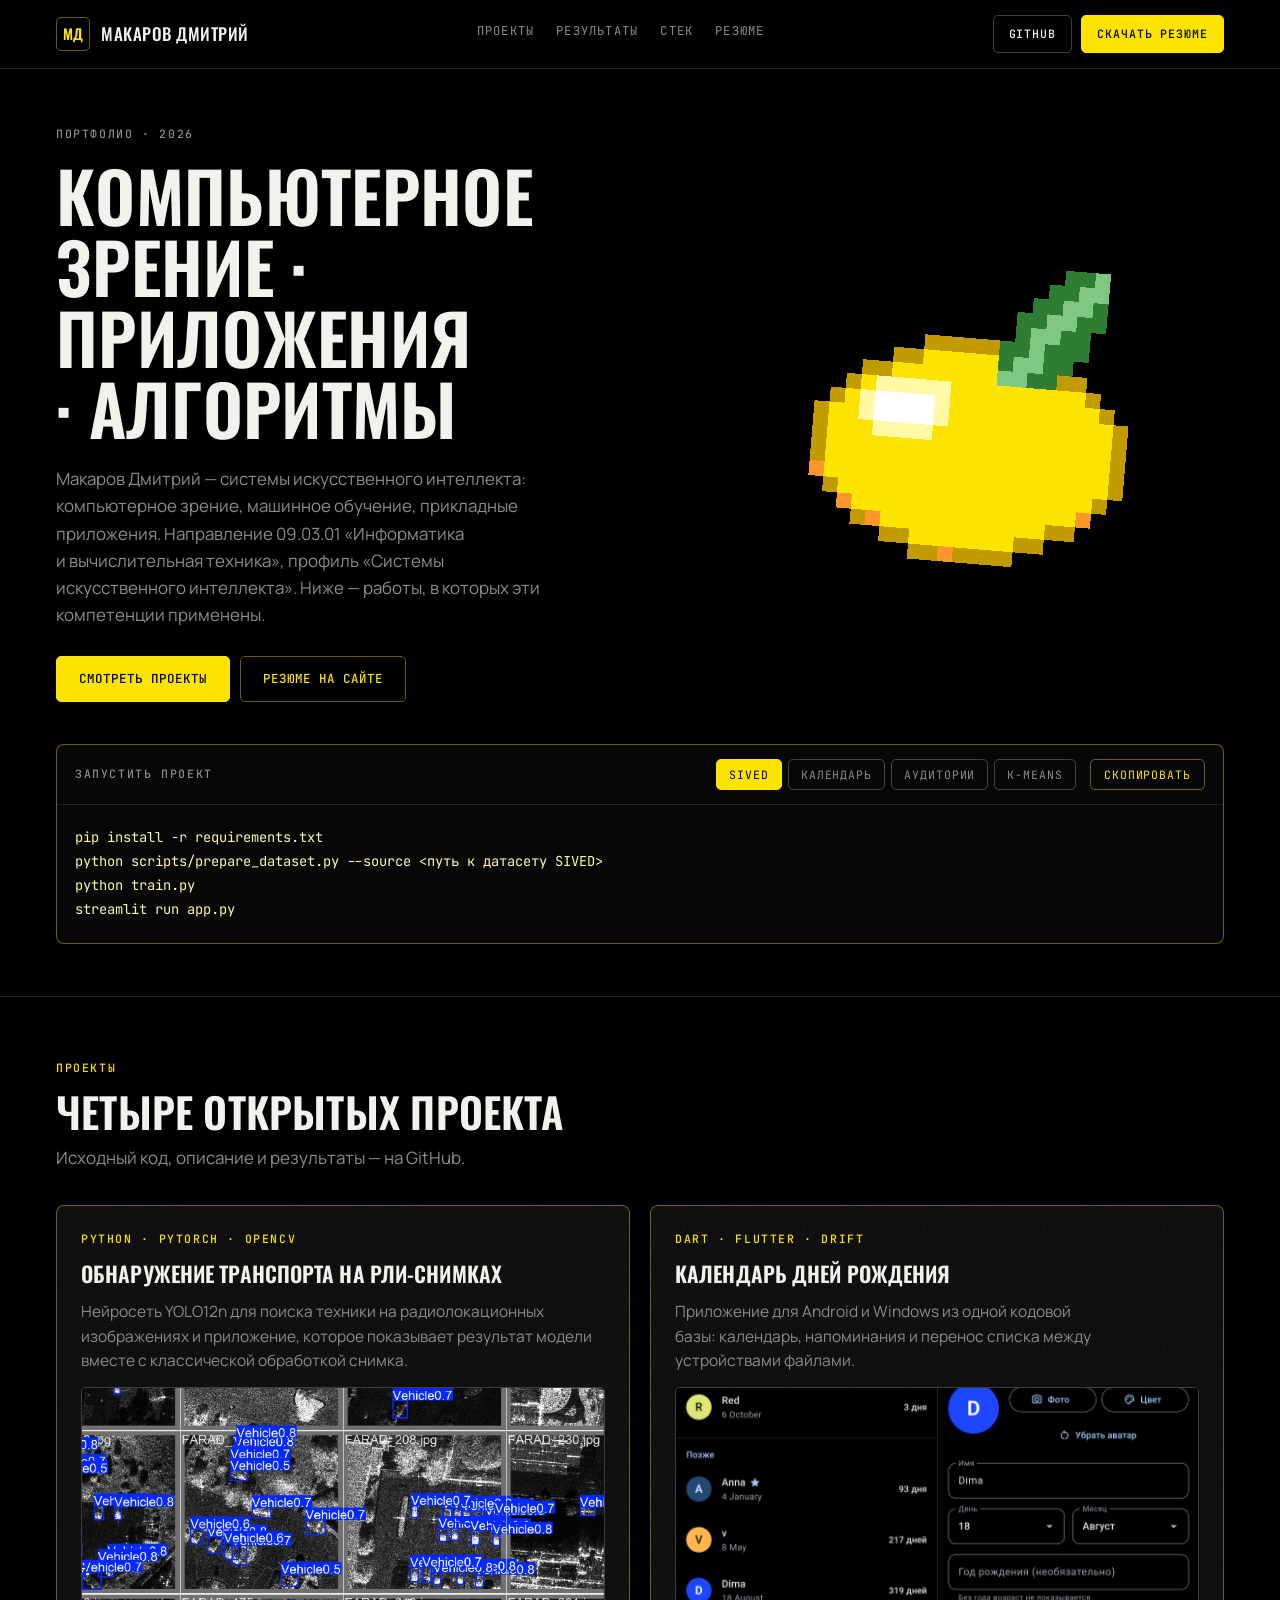
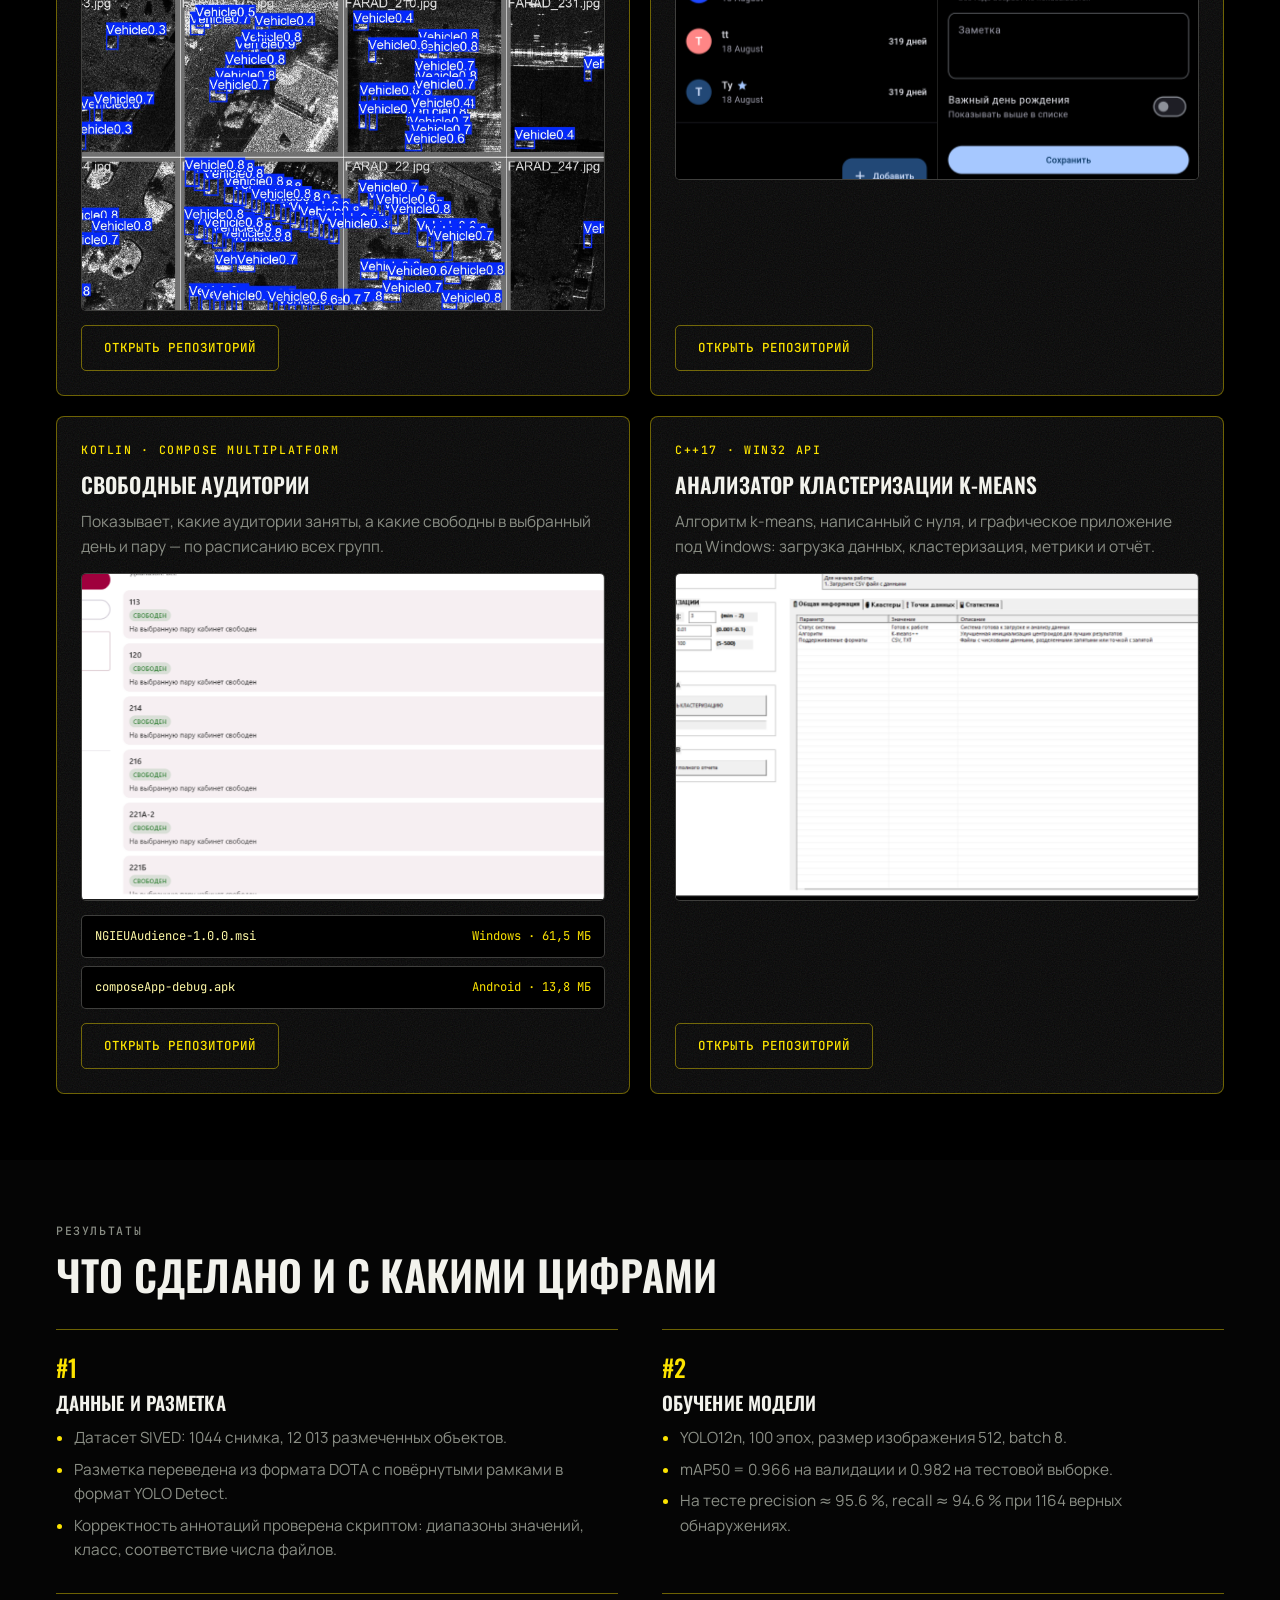
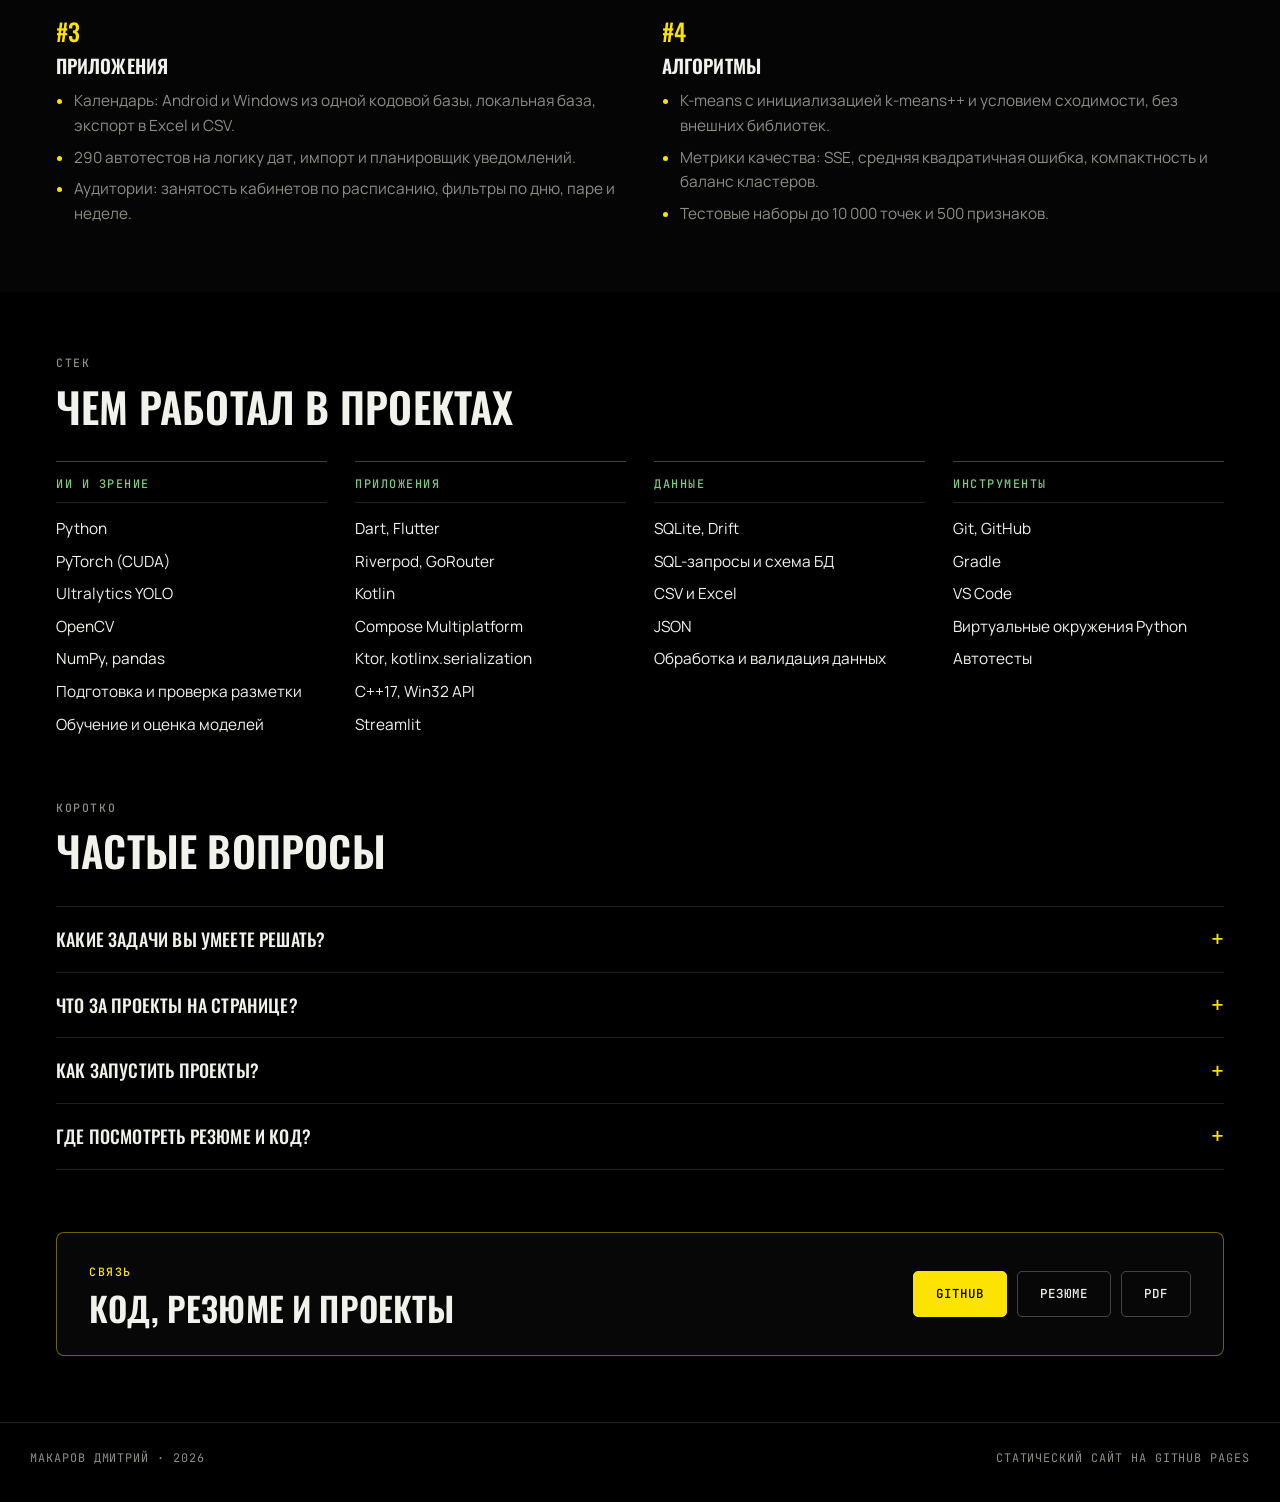
==== index.html @ 84aaef67 "Карточка «Свободные аудитории»: добавлен скриншот приложения Раньше у этой карточки была только ссыл" ====
<!DOCTYPE html>
<html lang="ru">
<head>
<meta charset="utf-8" />
<meta name="viewport" content="width=device-width, initial-scale=1" />
<title>Макаров Дмитрий — системы искусственного интеллекта</title>
<meta name="description" content="Макаров Дмитрий — системы искусственного интеллекта: компьютерное зрение, машинное обучение, прикладные приложения. Проекты: обнаружение объектов на радиолокационных снимках, кроссплатформенные приложения, алгоритмы." />
<meta name="keywords" content="Макаров Дмитрий, системы искусственного интеллекта, компьютерное зрение, PyTorch, YOLO, Flutter, Kotlin, C++" />
<meta property="og:type" content="website" />
<meta property="og:title" content="Макаров Дмитрий — системы искусственного интеллекта" />
<meta property="og:description" content="Компьютерное зрение, обучение моделей, прикладные и кроссплатформенные приложения." />
<meta property="og:url" content="https://x1emonadex.github.io/" />
<link rel="icon" type="image/svg+xml" href="assets/favicon.svg" />
<link rel="stylesheet" href="assets/fonts.css" />
<link rel="stylesheet" href="style.css" />
</head>
<body>

<header class="topbar">
  <div class="wrap topbar-inner">
    <a class="brand" href="./">
      <span class="brand-mark">МД</span>
      <span class="brand-name">Макаров&nbsp;Дмитрий</span>
    </a>
    <nav class="nav">
      <a href="#projects">Проекты</a>
      <a href="#results">Результаты</a>
      <a href="#stack">Стек</a>
      <a href="resume.html">Резюме</a>
    </nav>
    <div class="topbar-actions">
      <a class="btn btn-quiet btn-sm" href="https://github.com/x1emonadex" target="_blank" rel="noopener">GitHub</a>
      <a class="btn btn-solid btn-sm" href="resume.pdf">Скачать резюме</a>
    </div>
  </div>
</header>

<main>

  <section class="hero">
    <div class="wrap hero-grid">
      <div class="hero-copy">
        <p class="label">Портфолио · 2026</p>
        <h1>Компьютерное зрение · приложения · алгоритмы</h1>
        <p class="hero-sub">
          Макаров Дмитрий — системы искусственного интеллекта: компьютерное
          зрение, машинное обучение, прикладные приложения. Направление
          09.03.01 «Информатика и вычислительная техника», профиль «Системы
          искусственного интеллекта». Ниже — работы, в которых эти компетенции
          применены.
        </p>
        <div class="actions">
          <a class="btn btn-solid" href="#projects">Смотреть проекты</a>
          <a class="btn" href="resume.html">Резюме на сайте</a>
        </div>
      </div>

      <div class="hero-art" aria-hidden="true">
        <canvas id="lemon-canvas" width="392" height="392"></canvas>
      </div>
    </div>

    <div class="wrap">
      <div class="terminal">
        <div class="term-head">
          <p class="label">Запустить проект</p>
          <div class="term-tabs" role="tablist" aria-label="Команды запуска проектов">
            <button type="button" class="is-active" data-target="cmd-sived">SIVED</button>
            <button type="button" data-target="cmd-calendar">Календарь</button>
            <button type="button" data-target="cmd-audience">Аудитории</button>
            <button type="button" data-target="cmd-kmeans">K-means</button>
          </div>
          <button type="button" class="term-copy" id="copy-btn">Скопировать</button>
        </div>
        <pre class="term-body" id="cmd-sived"><code>pip install -r requirements.txt
python scripts/prepare_dataset.py --source &lt;путь к датасету SIVED&gt;
python train.py
streamlit run app.py</code></pre>
        <pre class="term-body" id="cmd-calendar" hidden><code>flutter pub get
flutter test
flutter build apk --release</code></pre>
        <pre class="term-body" id="cmd-audience" hidden><code>gradlew :composeApp:run
gradlew :composeApp:assembleDebug</code></pre>
        <pre class="term-body" id="cmd-kmeans" hidden><code>g++ -std=c++17 -O2 -municode -mwindows K-means_Kod.cpp \
    -o K-means.exe -lcomctl32 -lcomdlg32 -lgdi32</code></pre>
      </div>
    </div>
  </section>

  <section id="projects" class="band-green">
    <div class="wrap">
      <div class="band-head">
        <p class="label label-lemon">Проекты</p>
        <h2>Четыре открытых проекта</h2>
        <p class="band-sub">Исходный код, описание и результаты — на GitHub.</p>
      </div>

      <div class="cards">
        <article class="card">
          <p class="label label-lemon">Python · PyTorch · OpenCV</p>
          <h3>Обнаружение транспорта на РЛИ-снимках</h3>
          <p class="card-text">
            Нейросеть YOLO12n для поиска техники на радиолокационных изображениях
            и приложение, которое показывает результат модели вместе с классической
            обработкой снимка.
          </p>
          <div class="frame" style="--ratio: 1 / 1">
            <div class="frame-inner">
              <img src="assets/sived-detection.jpg" alt="Результат обнаружения транспортных средств на радиолокационном снимке" loading="lazy" />
            </div>
          </div>
          <a class="btn" href="https://github.com/x1emonadex/sived-sar-vehicle-detection" target="_blank" rel="noopener">Открыть репозиторий</a>
        </article>

        <article class="card">
          <p class="label label-lemon">Dart · Flutter · Drift</p>
          <h3>Календарь дней рождения</h3>
          <p class="card-text">
            Приложение для Android и Windows из одной кодовой базы: календарь,
            напоминания и перенос списка между устройствами файлами.
          </p>
          <div class="frame frame--pair" style="--ratio: 4 / 3">
            <div class="frame-inner">
              <img src="assets/birthday-list.png" alt="Экран ближайших дней рождения" loading="lazy" />
              <img src="assets/birthday-edit.png" alt="Экран редактирования записи" loading="lazy" />
            </div>
          </div>
          <a class="btn" href="https://github.com/x1emonadex/BirthdayCalendar" target="_blank" rel="noopener">Открыть репозиторий</a>
        </article>

        <article class="card">
          <p class="label label-lemon">Kotlin · Compose Multiplatform</p>
          <h3>Свободные аудитории</h3>
          <p class="card-text">
            Показывает, какие аудитории заняты, а какие свободны в выбранный день
            и пару — по расписанию всех групп.
          </p>
          <div class="frame" style="--ratio: 16 / 10">
            <div class="frame-inner">
              <img src="assets/ngieu-audience.png" alt="Окно приложения «Аудитории НГИЭУ»: список свободных кабинетов на выбранную пару" loading="lazy" />
            </div>
          </div>
          <div class="card-downloads">
            <a class="dl-row" href="https://github.com/x1emonadex/NGIEUAudience/releases/download/v2.0.0/NGIEUAudience-1.0.0.msi" target="_blank" rel="noopener">
              <span class="dl-name">NGIEUAudience-1.0.0.msi</span>
              <span class="dl-meta">Windows · 61,5 МБ</span>
            </a>
            <a class="dl-row" href="https://github.com/x1emonadex/NGIEUAudience/releases/download/v2.0.0-android/composeApp-debug.apk" target="_blank" rel="noopener">
              <span class="dl-name">composeApp-debug.apk</span>
              <span class="dl-meta">Android · 13,8 МБ</span>
            </a>
          </div>
          <a class="btn" href="https://github.com/x1emonadex/NGIEUAudience" target="_blank" rel="noopener">Открыть репозиторий</a>
        </article>

        <article class="card">
          <p class="label label-lemon">C++17 · Win32 API</p>
          <h3>Анализатор кластеризации K-means</h3>
          <p class="card-text">
            Алгоритм k-means, написанный с нуля, и графическое приложение
            под Windows: загрузка данных, кластеризация, метрики и отчёт.
          </p>
          <div class="frame" style="--ratio: 16 / 10">
            <div class="frame-inner">
              <img src="assets/kmeans-window.png" alt="Окно приложения для кластеризации методом k-means" loading="lazy" />
            </div>
          </div>
          <a class="btn" href="https://github.com/x1emonadex/K-means" target="_blank" rel="noopener">Открыть репозиторий</a>
        </article>
      </div>
    </div>
  </section>

  <section id="results" class="band-cream">
    <div class="wrap">
      <div class="band-head">
        <p class="label">Результаты</p>
        <h2>Что сделано и с какими цифрами</h2>
      </div>

      <div class="facts">
        <article class="fact">
          <p class="fact-num">#1</p>
          <h3>Данные и разметка</h3>
          <ul>
            <li>Датасет SIVED: 1044 снимка, 12 013 размеченных объектов.</li>
            <li>Разметка переведена из формата DOTA с повёрнутыми рамками в формат YOLO Detect.</li>
            <li>Корректность аннотаций проверена скриптом: диапазоны значений, класс, соответствие числа файлов.</li>
          </ul>
        </article>

        <article class="fact">
          <p class="fact-num">#2</p>
          <h3>Обучение модели</h3>
          <ul>
            <li>YOLO12n, 100 эпох, размер изображения 512, batch 8.</li>
            <li>mAP50 = 0.966 на валидации и 0.982 на тестовой выборке.</li>
            <li>На тесте precision ≈ 95.6 %, recall ≈ 94.6 % при 1164 верных обнаружениях.</li>
          </ul>
        </article>

        <article class="fact">
          <p class="fact-num">#3</p>
          <h3>Приложения</h3>
          <ul>
            <li>Календарь: Android и Windows из одной кодовой базы, локальная база, экспорт в Excel и CSV.</li>
            <li>290 автотестов на логику дат, импорт и планировщик уведомлений.</li>
            <li>Аудитории: занятость кабинетов по расписанию, фильтры по дню, паре и неделе.</li>
          </ul>
        </article>

        <article class="fact">
          <p class="fact-num">#4</p>
          <h3>Алгоритмы</h3>
          <ul>
            <li>K-means с инициализацией k-means++ и условием сходимости, без внешних библиотек.</li>
            <li>Метрики качества: SSE, средняя квадратичная ошибка, компактность и баланс кластеров.</li>
            <li>Тестовые наборы до 10 000 точек и 500 признаков.</li>
          </ul>
        </article>
      </div>
    </div>
  </section>

  <section id="stack" class="band-paper">
    <div class="wrap">
      <div class="band-head">
        <p class="label">Стек</p>
        <h2>Чем работал в проектах</h2>
      </div>

      <div class="stack">
        <div class="stack-col">
          <h3>ИИ и зрение</h3>
          <ul>
            <li>Python</li>
            <li>PyTorch (CUDA)</li>
            <li>Ultralytics YOLO</li>
            <li>OpenCV</li>
            <li>NumPy, pandas</li>
            <li>Подготовка и проверка разметки</li>
            <li>Обучение и оценка моделей</li>
          </ul>
        </div>
        <div class="stack-col">
          <h3>Приложения</h3>
          <ul>
            <li>Dart, Flutter</li>
            <li>Riverpod, GoRouter</li>
            <li>Kotlin</li>
            <li>Compose Multiplatform</li>
            <li>Ktor, kotlinx.serialization</li>
            <li>C++17, Win32 API</li>
            <li>Streamlit</li>
          </ul>
        </div>
        <div class="stack-col">
          <h3>Данные</h3>
          <ul>
            <li>SQLite, Drift</li>
            <li>SQL-запросы и схема БД</li>
            <li>CSV и Excel</li>
            <li>JSON</li>
            <li>Обработка и валидация данных</li>
          </ul>
        </div>
        <div class="stack-col">
          <h3>Инструменты</h3>
          <ul>
            <li>Git, GitHub</li>
            <li>Gradle</li>
            <li>VS Code</li>
            <li>Виртуальные окружения Python</li>
            <li>Автотесты</li>
          </ul>
        </div>
      </div>

      <div class="faq">
        <div class="band-head">
          <p class="label">Коротко</p>
          <h2>Частые вопросы</h2>
        </div>

        <details>
          <summary>Какие задачи вы умеете решать?</summary>
          <p>
            Компетенции по направлению 09.03.01 «Информатика и вычислительная
            техника», профиль «Системы искусственного интеллекта»: постановка
            задач ИИ и выбор методов, сбор и разметка данных, машинное и глубокое
            обучение, нейросетевые модели, разработка и тестирование программных
            компонентов, субтехнологии ИИ — компьютерное зрение, обработка
            естественного языка, рекомендательные системы, распознавание и синтез
            речи. Полный список — в <a href="resume.html">резюме</a>.
          </p>
        </details>

        <details>
          <summary>Что за проекты на странице?</summary>
          <p>
            Учебные и практические работы: обнаружение транспорта на
            радиолокационных снимках, календарь дней рождения, свободные
            аудитории и анализатор кластеризации K-means. Исходный код каждого —
            в открытом репозитории на GitHub.
          </p>
        </details>

        <details>
          <summary>Как запустить проекты?</summary>
          <p>
            Команды для каждого проекта — в блоке «Запустить проект» в начале страницы,
            подробные инструкции — в README соответствующего репозитория.
          </p>
        </details>

        <details>
          <summary>Где посмотреть резюме и код?</summary>
          <p>
            Резюме: <a href="resume.html">на сайте</a> или <a href="resume.pdf">в PDF</a>.
            Исходный код всех проектов: <a href="https://github.com/x1emonadex" target="_blank" rel="noopener">github.com/x1emonadex</a>.
          </p>
        </details>
      </div>

      <div class="contact">
        <div>
          <p class="label">Связь</p>
          <h2>Код, резюме и проекты</h2>
        </div>
        <div class="actions">
          <a class="btn btn-solid" href="https://github.com/x1emonadex" target="_blank" rel="noopener">GitHub</a>
          <a class="btn btn-quiet" href="resume.html">Резюме</a>
          <a class="btn btn-quiet" href="resume.pdf">PDF</a>
        </div>
      </div>
    </div>
  </section>

</main>

<footer class="band-dark">
  <div class="wrap footer-inner">
    <span>Макаров Дмитрий · 2026</span>
    <span>Статический сайт на GitHub Pages</span>
  </div>
</footer>

<script>
(function () {
  var tabs = document.querySelectorAll('.term-tabs button');
  var panes = document.querySelectorAll('.term-body');
  var copyBtn = document.getElementById('copy-btn');
  var current = document.querySelector('.term-body:not([hidden]) code');

  tabs.forEach(function (tab) {
    tab.addEventListener('click', function () {
      tabs.forEach(function (t) { t.classList.remove('is-active'); });
      tab.classList.add('is-active');
      panes.forEach(function (pane) {
        pane.hidden = pane.id !== tab.dataset.target;
      });
      var pane = document.getElementById(tab.dataset.target);
      current = pane ? pane.querySelector('code') : null;
    });
  });

  if (copyBtn && current) {
    copyBtn.addEventListener('click', function () {
      var text = current ? current.textContent : '';
      navigator.clipboard.writeText(text).then(function () {
        copyBtn.textContent = 'Скопировано';
        setTimeout(function () { copyBtn.textContent = 'Скопировать'; }, 1800);
      }).catch(function () {
        copyBtn.textContent = 'Не удалось';
        setTimeout(function () { copyBtn.textContent = 'Скопировать'; }, 1800);
      });
    });
  }

  /* пиксельный лимон: спрайт 28x28 вращается вокруг своей оси.
     Рисуем на canvas с отключённым сглаживанием — пиксели остаются
     квадратными, как в пиксель-арте. */
  var SPRITE = [
    "............................",
    "............................",
    "............................",
    "............................",
    "...................GGg......",
    "..................GGgg......",
    ".................GGggG......",
    "................GGggGG......",
    "................GggGG.......",
    "..........SSSSSGGgGGG.......",
    "........SSLLLLLGggGG........",
    "......SSLLLLLLLggGGSS.......",
    ".....SLHHHHHLLLLLLLLLS......",
    "....SLHWWWWHLLLLLLLLLLS.....",
    "...SLLHWWWWHLLLLLLLLLLLS....",
    "...SLLLHHHHLLLLLLLLLLLLS....",
    "...SLLLLLLLLLLLLLLLLLLLS....",
    "...SLLLLLLLLLLLLLLLLLLLS....",
    "...OLLLLLLLLLLLLLLLLLLLS....",
    "....SLLLLLLLLLLLLLLLLLS.....",
    ".....OLLLLLLLLLLLLLLLO......",
    "......SOLLLLLLLLLLLSS.......",
    "........SSLLLLLLLSS.........",
    "..........SSOSSSS...........",
    "............................",
    "............................",
    "............................",
    "............................"
  ];

  var LEMON_COLORS = {
    "L": "#fce300", "H": "#fff9a6", "W": "#ffffff", "S": "#c29b00",
    "O": "#ff962d", "G": "#2e7d32", "g": "#81c784", "T": "#7a5c2e"
  };

  var lemonCanvas = document.getElementById('lemon-canvas');

  if (lemonCanvas && lemonCanvas.getContext) {
    var lemonCtx = lemonCanvas.getContext('2d');
    var spriteSize = SPRITE.length;

    var spriteCanvas = document.createElement('canvas');
    spriteCanvas.width = spriteCanvas.height = spriteSize;
    var spriteCtx = spriteCanvas.getContext('2d');

    SPRITE.forEach(function (row, y) {
      row.split('').forEach(function (ch, x) {
        var color = LEMON_COLORS[ch];
        if (!color) return;
        spriteCtx.fillStyle = color;
        spriteCtx.fillRect(x, y, 1, 1);
      });
    });

    var lemonReduce = window.matchMedia('(prefers-reduced-motion: reduce)').matches;
    var lemonAngle = -0.38;

    var drawLemon = function () {
      var side = lemonCanvas.width;
      lemonCtx.imageSmoothingEnabled = false;
      lemonCtx.clearRect(0, 0, side, side);
      lemonCtx.save();
      lemonCtx.translate(side / 2, side / 2);
      lemonCtx.rotate(lemonAngle);
      lemonCtx.drawImage(spriteCanvas, -side / 2, -side / 2, side, side);
      lemonCtx.restore();
    };

    var fitLemon = function () {
      var box = lemonCanvas.parentElement ? lemonCanvas.parentElement.clientWidth : 392;
      var limit = Math.min(box || 392, 420);
      var pixel = Math.max(6, Math.min(16, Math.floor(limit / spriteSize)));
      var side = pixel * spriteSize;
      lemonCanvas.width = lemonCanvas.height = side;
      lemonCanvas.style.width = side + 'px';
      lemonCanvas.style.height = side + 'px';
      drawLemon();
    };

    if (!lemonReduce) {
      var lemonRaf = window.requestAnimationFrame
        ? window.requestAnimationFrame.bind(window)
        : function (cb) { return setTimeout(cb, 16); };

      (function lemonLoop() {
        lemonAngle += 0.0045;
        drawLemon();
        lemonRaf(lemonLoop);
      })();
    }

    window.addEventListener('resize', fitLemon);
    fitLemon();
  }

  /* «окно» на фотографиях: картинка внутри кадра выше самого кадра и
     смещается при прокрутке — сначала видно верх снимка, потом середину,
     в конце низ. При отключённой анимации остаётся обычная обрезка. */
  var reduceMotion = window.matchMedia('(prefers-reduced-motion: reduce)').matches;
  var frames = Array.prototype.slice.call(document.querySelectorAll('.frame'));

  if (!reduceMotion && frames.length) {
    var updateFrames = function () {
      var vh = window.innerHeight;

      frames.forEach(function (frame) {
        var inner = frame.firstElementChild;
        if (!inner) return;

        var rect = frame.getBoundingClientRect();
        if (rect.bottom < -300 || rect.top > vh + 300) return;

        var progress = (vh - rect.top) / (vh + rect.height);
        progress = Math.max(0, Math.min(1, progress));

        inner.style.setProperty('--shift', (-progress * 0.25 * rect.height).toFixed(2) + 'px');
      });
    };

    var frameQueued = false;
    var raf = window.requestAnimationFrame
      ? window.requestAnimationFrame.bind(window)
      : function (cb) { return setTimeout(cb, 16); };

    var onFrameScroll = function () {
      if (frameQueued) return;
      frameQueued = true;
      raf(function () {
        frameQueued = false;
        updateFrames();
      });
    };

    window.addEventListener('scroll', onFrameScroll, { passive: true });
    window.addEventListener('resize', onFrameScroll);
    updateFrames();
  }
})();
</script>

</body>
</html>
---- assets/fonts.css ----
/* Шрифты Oswald, Manrope и JetBrains Mono (SIL Open Font License 1.1).
   Файлы лежат рядом, в папке fonts/, чтобы сайт не зависел от внешних CDN. */

@font-face {
  font-family: 'Oswald';
  font-style: normal;
  font-weight: 500;
  font-display: swap;
  src: url(fonts/oswald-500-cyrillic.woff2) format('woff2');
  unicode-range: U+0301, U+0400-045F, U+0490-0491, U+04B0-04B1, U+2116;
}

@font-face {
  font-family: 'Oswald';
  font-style: normal;
  font-weight: 500;
  font-display: swap;
  src: url(fonts/oswald-500-latin.woff2) format('woff2');
  unicode-range: U+0000-00FF, U+0131, U+0152-0153, U+02BB-02BC, U+02C6, U+02DA, U+02DC, U+0304, U+0308, U+0329, U+2000-206F, U+20AC, U+2122, U+2191, U+2193, U+2212, U+2215, U+FEFF, U+FFFD;
}

@font-face {
  font-family: 'Oswald';
  font-style: normal;
  font-weight: 600;
  font-display: swap;
  src: url(fonts/oswald-600-cyrillic.woff2) format('woff2');
  unicode-range: U+0301, U+0400-045F, U+0490-0491, U+04B0-04B1, U+2116;
}

@font-face {
  font-family: 'Oswald';
  font-style: normal;
  font-weight: 600;
  font-display: swap;
  src: url(fonts/oswald-600-latin.woff2) format('woff2');
  unicode-range: U+0000-00FF, U+0131, U+0152-0153, U+02BB-02BC, U+02C6, U+02DA, U+02DC, U+0304, U+0308, U+0329, U+2000-206F, U+20AC, U+2122, U+2191, U+2193, U+2212, U+2215, U+FEFF, U+FFFD;
}

@font-face {
  font-family: 'Manrope';
  font-style: normal;
  font-weight: 400;
  font-display: swap;
  src: url(fonts/manrope-400-cyrillic.woff2) format('woff2');
  unicode-range: U+0301, U+0400-045F, U+0490-0491, U+04B0-04B1, U+2116;
}

@font-face {
  font-family: 'Manrope';
  font-style: normal;
  font-weight: 400;
  font-display: swap;
  src: url(fonts/manrope-400-latin.woff2) format('woff2');
  unicode-range: U+0000-00FF, U+0131, U+0152-0153, U+02BB-02BC, U+02C6, U+02DA, U+02DC, U+0304, U+0308, U+0329, U+2000-206F, U+20AC, U+2122, U+2191, U+2193, U+2212, U+2215, U+FEFF, U+FFFD;
}

@font-face {
  font-family: 'Manrope';
  font-style: normal;
  font-weight: 600;
  font-display: swap;
  src: url(fonts/manrope-600-cyrillic.woff2) format('woff2');
  unicode-range: U+0301, U+0400-045F, U+0490-0491, U+04B0-04B1, U+2116;
}

@font-face {
  font-family: 'Manrope';
  font-style: normal;
  font-weight: 600;
  font-display: swap;
  src: url(fonts/manrope-600-latin.woff2) format('woff2');
  unicode-range: U+0000-00FF, U+0131, U+0152-0153, U+02BB-02BC, U+02C6, U+02DA, U+02DC, U+0304, U+0308, U+0329, U+2000-206F, U+20AC, U+2122, U+2191, U+2193, U+2212, U+2215, U+FEFF, U+FFFD;
}

@font-face {
  font-family: 'Manrope';
  font-style: normal;
  font-weight: 700;
  font-display: swap;
  src: url(fonts/manrope-700-cyrillic.woff2) format('woff2');
  unicode-range: U+0301, U+0400-045F, U+0490-0491, U+04B0-04B1, U+2116;
}

@font-face {
  font-family: 'Manrope';
  font-style: normal;
  font-weight: 700;
  font-display: swap;
  src: url(fonts/manrope-700-latin.woff2) format('woff2');
  unicode-range: U+0000-00FF, U+0131, U+0152-0153, U+02BB-02BC, U+02C6, U+02DA, U+02DC, U+0304, U+0308, U+0329, U+2000-206F, U+20AC, U+2122, U+2191, U+2193, U+2212, U+2215, U+FEFF, U+FFFD;
}

@font-face {
  font-family: 'JetBrains Mono';
  font-style: normal;
  font-weight: 400;
  font-display: swap;
  src: url(fonts/jetbrainsmono-400-cyrillic.woff2) format('woff2');
  unicode-range: U+0301, U+0400-045F, U+0490-0491, U+04B0-04B1, U+2116;
}

@font-face {
  font-family: 'JetBrains Mono';
  font-style: normal;
  font-weight: 400;
  font-display: swap;
  src: url(fonts/jetbrainsmono-400-latin.woff2) format('woff2');
  unicode-range: U+0000-00FF, U+0131, U+0152-0153, U+02BB-02BC, U+02C6, U+02DA, U+02DC, U+0304, U+0308, U+0329, U+2000-206F, U+20AC, U+2122, U+2191, U+2193, U+2212, U+2215, U+FEFF, U+FFFD;
}

@font-face {
  font-family: 'JetBrains Mono';
  font-style: normal;
  font-weight: 500;
  font-display: swap;
  src: url(fonts/jetbrainsmono-500-cyrillic.woff2) format('woff2');
  unicode-range: U+0301, U+0400-045F, U+0490-0491, U+04B0-04B1, U+2116;
}

@font-face {
  font-family: 'JetBrains Mono';
  font-style: normal;
  font-weight: 500;
  font-display: swap;
  src: url(fonts/jetbrainsmono-500-latin.woff2) format('woff2');
  unicode-range: U+0000-00FF, U+0131, U+0152-0153, U+02BB-02BC, U+02C6, U+02DA, U+02DC, U+0304, U+0308, U+0329, U+2000-206F, U+20AC, U+2122, U+2191, U+2193, U+2212, U+2215, U+FEFF, U+FFFD;
}
---- style.css ----
/* ============================================================
   Портфолио — оформление
   Фон — чистый чёрный (OLED), из палитры лимона оставлены только
   тонкие контуры и акценты: лимон #FCE300 и лист #2E7D32 / #81C784.
   ============================================================ */

:root {
  --black: #000000;
  --card: #070707;
  --white: #f2f2ec;
  --muted: #8a8e85;

  --line: rgba(242, 242, 236, 0.13);
  --line-strong: rgba(242, 242, 236, 0.26);

  --lemon: #fce300;
  --lemon-soft: #fff9a6;
  --lemon-dim: rgba(252, 227, 0, 0.42);
  --leaf: #2e7d32;
  --leaf-soft: #81c784;

  --radius: 8px;
  --radius-sm: 5px;
  --wrap: 1220px;

  --font-display: "Oswald", "Arial Narrow", "Roboto Condensed", system-ui, sans-serif;
  --font-body: "Manrope", system-ui, "Segoe UI", Roboto, sans-serif;
  --font-mono: "JetBrains Mono", Consolas, ui-monospace, monospace;
}

* { box-sizing: border-box; }

html { scroll-behavior: smooth; }

body {
  margin: 0;
  background: var(--black);
  color: var(--white);
  font-family: var(--font-body);
  font-size: 17px;
  line-height: 1.6;
  -webkit-font-smoothing: antialiased;
}

.wrap {
  width: 100%;
  max-width: var(--wrap);
  margin: 0 auto;
  padding: 0 26px;
}

a { color: inherit; }

h1, h2, h3 {
  font-family: var(--font-display);
  font-weight: 600;
  text-transform: uppercase;
  line-height: 1.02;
  letter-spacing: 0.005em;
  margin: 0;
  text-wrap: balance;
}

p { margin: 0; text-wrap: pretty; }

.label {
  font-family: var(--font-mono);
  font-size: 0.72rem;
  text-transform: uppercase;
  letter-spacing: 0.14em;
  font-weight: 500;
  color: var(--muted);
}

.label-lemon { color: var(--lemon); }

/* ---------- кнопки ---------- */

.btn {
  display: inline-flex;
  align-items: center;
  justify-content: center;
  min-height: 46px;
  padding: 0 22px;
  border-radius: var(--radius-sm);
  border: 1px solid var(--lemon-dim);
  background: transparent;
  color: var(--lemon);
  font-family: var(--font-mono);
  font-size: 0.78rem;
  font-weight: 500;
  text-transform: uppercase;
  letter-spacing: 0.08em;
  text-decoration: none;
  cursor: pointer;
  transition: background 0.15s ease, color 0.15s ease, border-color 0.15s ease;
}

.btn-sm { min-height: 38px; padding: 0 15px; font-size: 0.72rem; }

.btn:hover { border-color: var(--lemon); background: rgba(252, 227, 0, 0.1); }

.btn-solid {
  background: var(--lemon);
  border-color: var(--lemon);
  color: #000000;
}
.btn-solid:hover { background: var(--lemon-soft); border-color: var(--lemon-soft); }

.btn-quiet { border-color: var(--line-strong); color: var(--white); }
.btn-quiet:hover { border-color: var(--white); background: rgba(242, 242, 236, 0.08); }

/* ---------- верхняя панель ---------- */

.topbar {
  position: sticky;
  top: 0;
  z-index: 20;
  background: var(--black);
  border-bottom: 1px solid var(--line);
}

.topbar-inner {
  display: flex;
  align-items: center;
  justify-content: space-between;
  gap: 20px;
  min-height: 68px;
}

.brand {
  display: flex;
  align-items: center;
  gap: 11px;
  text-decoration: none;
}

.brand-mark {
  width: 34px;
  height: 34px;
  border-radius: var(--radius-sm);
  border: 1px solid var(--lemon-dim);
  color: var(--lemon);
  display: grid;
  place-items: center;
  font-family: var(--font-display);
  font-size: 0.9rem;
  font-weight: 600;
}

.brand-name {
  font-family: var(--font-display);
  font-size: 1.06rem;
  text-transform: uppercase;
  letter-spacing: 0.03em;
}

.nav {
  display: flex;
  gap: 22px;
  font-family: var(--font-mono);
  font-size: 0.76rem;
  text-transform: uppercase;
  letter-spacing: 0.1em;
}

.nav a {
  color: var(--muted);
  text-decoration: none;
  border-bottom: 1px solid transparent;
  padding-bottom: 3px;
}

.nav a:hover { color: var(--lemon); border-bottom-color: var(--lemon); }

.topbar-actions { display: flex; gap: 9px; }

/* ---------- первый экран ---------- */

.hero {
  background: var(--black);
  padding: 56px 0 52px;
  border-bottom: 1px solid var(--line);
}

.hero-grid {
  display: grid;
  grid-template-columns: minmax(0, 1.3fr) minmax(0, 1fr);
  gap: 40px;
  align-items: center;
}

.hero h1 {
  font-size: clamp(2.4rem, 5.6vw, 4.35rem);
  margin: 16px 0 0;
  max-width: 16ch;
}

.hero-sub {
  margin-top: 22px;
  max-width: 52ch;
  color: var(--muted);
  font-size: 1.06rem;
}

.actions { display: flex; flex-wrap: wrap; gap: 10px; margin-top: 28px; }

.hero-art { display: flex; justify-content: center; }

#lemon-canvas {
  display: block;
  max-width: 100%;
  height: auto;
  image-rendering: pixelated;
  image-rendering: crisp-edges;
}

/* ---------- блок с командами ---------- */

.terminal {
  margin-top: 42px;
  border-radius: var(--radius);
  background: var(--card);
  border: 1px solid var(--lemon-dim);
  overflow: hidden;
}

.term-head {
  display: flex;
  flex-wrap: wrap;
  align-items: center;
  gap: 14px;
  padding: 14px 18px;
  border-bottom: 1px solid var(--line);
}

.term-tabs { display: flex; flex-wrap: wrap; gap: 6px; margin-left: auto; }

.term-tabs button {
  font-family: var(--font-mono);
  font-size: 0.72rem;
  text-transform: uppercase;
  letter-spacing: 0.08em;
  color: var(--muted);
  background: transparent;
  border: 1px solid var(--line-strong);
  border-radius: var(--radius-sm);
  padding: 7px 12px;
  cursor: pointer;
}

.term-tabs button:hover { color: var(--lemon); border-color: var(--lemon); }

.term-tabs button.is-active {
  background: var(--lemon);
  border-color: var(--lemon);
  color: #000000;
}

.term-copy {
  font-family: var(--font-mono);
  font-size: 0.72rem;
  text-transform: uppercase;
  letter-spacing: 0.08em;
  background: transparent;
  color: var(--lemon);
  border: 1px solid var(--lemon-dim);
  border-radius: var(--radius-sm);
  padding: 7px 13px;
  cursor: pointer;
}

.term-copy:hover { background: var(--lemon); color: #000000; }

.term-body {
  margin: 0;
  padding: 20px 18px 22px;
  overflow-x: auto;
  font-family: var(--font-mono);
  font-size: 0.86rem;
  line-height: 1.75;
  color: var(--lemon-soft);
}

.term-body code { font-family: inherit; white-space: pre; }

/* ---------- секции ---------- */

.band-green { background: var(--black); padding: 62px 0 66px; }
.band-cream { background: #050505; padding: 62px 0 66px; }
.band-paper { background: var(--black); padding: 62px 0 66px; }
.band-dark { background: var(--black); border-top: 1px solid var(--line); }

.band-head { margin-bottom: 34px; }

.band-head h2 {
  font-size: clamp(1.75rem, 3.4vw, 2.6rem);
  margin-top: 12px;
}

.band-sub {
  margin-top: 12px;
  max-width: 60ch;
  color: var(--muted);
}

/* ---------- карточки проектов ---------- */

.cards {
  display: grid;
  grid-template-columns: repeat(2, minmax(0, 1fr));
  gap: 20px;
}

.card {
  position: relative;
  display: flex;
  flex-direction: column;
  gap: 14px;
  padding: 24px;
  border-radius: var(--radius);
  background: var(--card);
  border: 1px solid var(--lemon-dim);
  overflow: hidden;
}

.card::after {
  content: "";
  position: absolute;
  inset: 0;
  pointer-events: none;
  opacity: 0.1;
  background-image: url("data:image/svg+xml,%3Csvg xmlns='http://www.w3.org/2000/svg' width='120' height='120'%3E%3Cfilter id='n'%3E%3CfeTurbulence type='fractalNoise' baseFrequency='0.85' numOctaves='3'/%3E%3C/filter%3E%3Crect width='120' height='120' filter='url(%23n)'/%3E%3C/svg%3E");
}

.card > * { position: relative; z-index: 1; }

.card h3 { font-size: 1.34rem; color: var(--white); }

.card-text { color: var(--muted); font-size: 0.97rem; }

/* окно с фотографией: внутри кадра картинка выше кадра и смещается
   при прокрутке — видно сначала верх снимка, потом середину, потом низ */

.frame {
  position: relative;
  overflow: hidden;
  border-radius: var(--radius-sm);
  border: 1px solid var(--line-strong);
  background: #000000;
  aspect-ratio: var(--ratio, 16 / 10);
}

.frame-inner {
  position: absolute;
  top: 0;
  left: 0;
  width: 100%;
  height: 125%;
  transform: translate3d(0, var(--shift, 0px), 0);
  will-change: transform;
}

.frame-inner img {
  display: block;
  width: 100%;
  height: 100%;
  object-fit: cover;
  object-position: top center;
}

.frame--pair .frame-inner {
  display: grid;
  grid-template-columns: 1fr 1fr;
}

.frame--pair .frame-inner img + img {
  border-left: 1px solid var(--line);
}

.card .btn { margin-top: auto; align-self: flex-start; }

.card-downloads { display: grid; gap: 8px; }

.dl-row {
  display: flex;
  align-items: baseline;
  justify-content: space-between;
  gap: 12px;
  text-decoration: none;
  padding: 11px 13px;
  border-radius: var(--radius-sm);
  border: 1px solid var(--line-strong);
  background: #000000;
  font-family: var(--font-mono);
  font-size: 0.76rem;
  color: var(--lemon-soft);
}

.dl-row:hover { border-color: var(--lemon); }

.dl-meta { color: var(--lemon); white-space: nowrap; }

/* ---------- результаты ---------- */

.facts {
  display: grid;
  grid-template-columns: repeat(2, minmax(0, 1fr));
  gap: 30px 44px;
}

.fact { border-top: 1px solid var(--lemon-dim); padding-top: 18px; }

.fact-num {
  font-family: var(--font-display);
  font-size: 1.5rem;
  color: var(--lemon);
  letter-spacing: 0.02em;
}

.fact h3 { font-size: 1.18rem; margin-top: 6px; }

.fact ul {
  margin: 14px 0 0;
  padding-left: 18px;
  display: grid;
  gap: 7px;
  font-size: 0.96rem;
  color: var(--muted);
}

.fact li::marker { color: var(--lemon); }

/* ---------- стек ---------- */

.stack {
  display: grid;
  grid-template-columns: repeat(4, minmax(0, 1fr));
  gap: 28px;
}

.stack-col { border-top: 1px solid var(--line-strong); padding-top: 16px; }

.stack-col h3 {
  font-family: var(--font-mono);
  font-size: 0.74rem;
  letter-spacing: 0.13em;
  color: var(--leaf-soft);
  font-weight: 500;
  padding-bottom: 12px;
  border-bottom: 1px solid var(--line);
}

.stack-col ul {
  margin: 14px 0 0;
  padding: 0;
  list-style: none;
  display: grid;
  gap: 8px;
  font-size: 0.96rem;
}

/* ---------- вопросы ---------- */

.faq { margin-top: 62px; }

.faq details { border-top: 1px solid var(--line); }

.faq details:last-of-type { border-bottom: 1px solid var(--line); }

.faq summary {
  display: flex;
  align-items: center;
  justify-content: space-between;
  gap: 18px;
  padding: 18px 0;
  cursor: pointer;
  list-style: none;
  font-family: var(--font-display);
  font-size: 1.12rem;
  text-transform: uppercase;
  letter-spacing: 0.01em;
}

.faq summary::-webkit-details-marker { display: none; }

.faq summary::after {
  content: "+";
  font-family: var(--font-mono);
  font-size: 1.35rem;
  color: var(--lemon);
  line-height: 1;
}

.faq details[open] summary::after { content: "–"; }

.faq details p {
  padding: 0 0 20px;
  max-width: 70ch;
  color: var(--muted);
}

.faq details a { color: var(--lemon); }

/* ---------- связь ---------- */

.contact {
  display: flex;
  flex-wrap: wrap;
  align-items: center;
  justify-content: space-between;
  gap: 24px;
  margin-top: 62px;
  padding: 30px 32px;
  border-radius: var(--radius);
  background: var(--card);
  border: 1px solid var(--lemon-dim);
}

.contact h2 { font-size: clamp(1.5rem, 3vw, 2.1rem); margin-top: 10px; }

.contact .label { color: var(--lemon); }

.contact .actions { margin-top: 0; }

/* ---------- подвал ---------- */

.footer-inner {
  display: flex;
  flex-wrap: wrap;
  gap: 12px;
  justify-content: space-between;
  padding: 26px 0 34px;
  font-family: var(--font-mono);
  font-size: 0.74rem;
  text-transform: uppercase;
  letter-spacing: 0.08em;
  color: var(--muted);
}

/* ============================================================
   Страница резюме — светлая, для чтения и печати
   ============================================================ */

body.resume-page {
  background: #ffffff;
  color: #17250e;
}

.resume {
  max-width: 900px;
  margin: 0 auto;
  padding: 44px 26px 70px;
}

.resume-bar {
  display: flex;
  flex-wrap: wrap;
  gap: 10px;
  margin-bottom: 30px;
}

.resume-page .btn {
  border-color: rgba(46, 125, 50, 0.5);
  color: #2e7d32;
}

.resume-page .btn:hover { background: rgba(46, 125, 50, 0.08); border-color: #2e7d32; }

.resume-page .btn-solid {
  background: #1b5e20;
  border-color: #1b5e20;
  color: #fff9a6;
}

.resume-page .btn-solid:hover { background: #2e7d32; border-color: #2e7d32; }

.resume-head {
  border-bottom: 2px solid #fce300;
  padding-bottom: 20px;
}

.resume-head h1 { font-size: clamp(2rem, 4.4vw, 2.9rem); color: #17250e; }

.resume-head .role {
  font-family: var(--font-display);
  text-transform: uppercase;
  font-size: 1.06rem;
  color: #2e7d32;
  margin-top: 8px;
}

.resume-head .links {
  margin-top: 16px;
  display: flex;
  flex-wrap: wrap;
  gap: 8px 20px;
  font-family: var(--font-mono);
  font-size: 0.78rem;
  color: #6b7a5c;
}

.resume-head .links a { color: #2e7d32; text-decoration: none; border-bottom: 1px solid rgba(46, 125, 50, 0.4); }

.resume h2 {
  font-family: var(--font-mono);
  font-size: 0.76rem;
  letter-spacing: 0.14em;
  color: #6b7a5c;
  font-weight: 500;
  margin: 34px 0 16px;
  padding-bottom: 9px;
  border-bottom: 1px solid rgba(23, 37, 14, 0.16);
}

.resume .profile { font-size: 1.02rem; max-width: 78ch; }

.stack-table { display: grid; gap: 10px; }

.stack-table .line {
  display: grid;
  grid-template-columns: 150px minmax(0, 1fr);
  gap: 16px;
  font-size: 0.96rem;
}

.stack-table .key {
  font-family: var(--font-mono);
  font-size: 0.76rem;
  text-transform: uppercase;
  letter-spacing: 0.08em;
  color: #2e7d32;
  padding-top: 3px;
}

.job { padding: 20px 0; border-top: 1px solid rgba(23, 37, 14, 0.14); }

.job:first-of-type { border-top: 0; padding-top: 0; }

.job h3 { font-size: 1.16rem; color: #17250e; }

.job .tech {
  font-family: var(--font-mono);
  font-size: 0.74rem;
  color: #6b7a5c;
  margin-top: 7px;
}

.job .about { margin-top: 10px; font-size: 0.97rem; max-width: 80ch; }

.job ul {
  margin: 12px 0 0;
  padding-left: 18px;
  display: grid;
  gap: 6px;
  font-size: 0.95rem;
  color: #2f3d26;
}

.job li::marker { color: #2e7d32; }

.job .repo {
  margin-top: 12px;
  font-family: var(--font-mono);
  font-size: 0.75rem;
  color: #2e7d32;
}

/* ---------- адаптив ---------- */

@media (max-width: 980px) {
  .hero-grid { grid-template-columns: minmax(0, 1fr); gap: 28px; }
  .hero-art { order: -1; }
  .cards { grid-template-columns: minmax(0, 1fr); }
  .facts { grid-template-columns: minmax(0, 1fr); }
  .stack { grid-template-columns: repeat(2, minmax(0, 1fr)); }
  .nav { display: none; }
}

@media (max-width: 620px) {
  body { font-size: 16px; }
  .topbar-inner { flex-wrap: wrap; padding: 12px 0; gap: 12px; }
  .brand-name { font-size: 0.96rem; }
  .topbar-actions { width: 100%; }
  .topbar-actions .btn { flex: 1; }
  .hero { padding: 34px 0 38px; }
  .term-head { gap: 10px; }
  .term-tabs { margin-left: 0; width: 100%; }
  .stack { grid-template-columns: minmax(0, 1fr); }
  .stack-table .line { grid-template-columns: minmax(0, 1fr); gap: 3px; }
  .contact { padding: 24px; }
}

/* ---------- печать резюме ---------- */

@media print {
  @page { size: A4; margin: 14mm 15mm; }

  body, body.resume-page { background: #fff; color: #17250e; font-size: 10.5pt; line-height: 1.45; }

  .no-print, .topbar, .band-dark { display: none !important; }

  .resume { max-width: none; padding: 0; }

  .resume h2 { margin: 18px 0 10px; }

  .job { padding: 12px 0; }

  a { text-decoration: none; color: inherit; }

  .job, .resume-head { break-inside: avoid; }
}
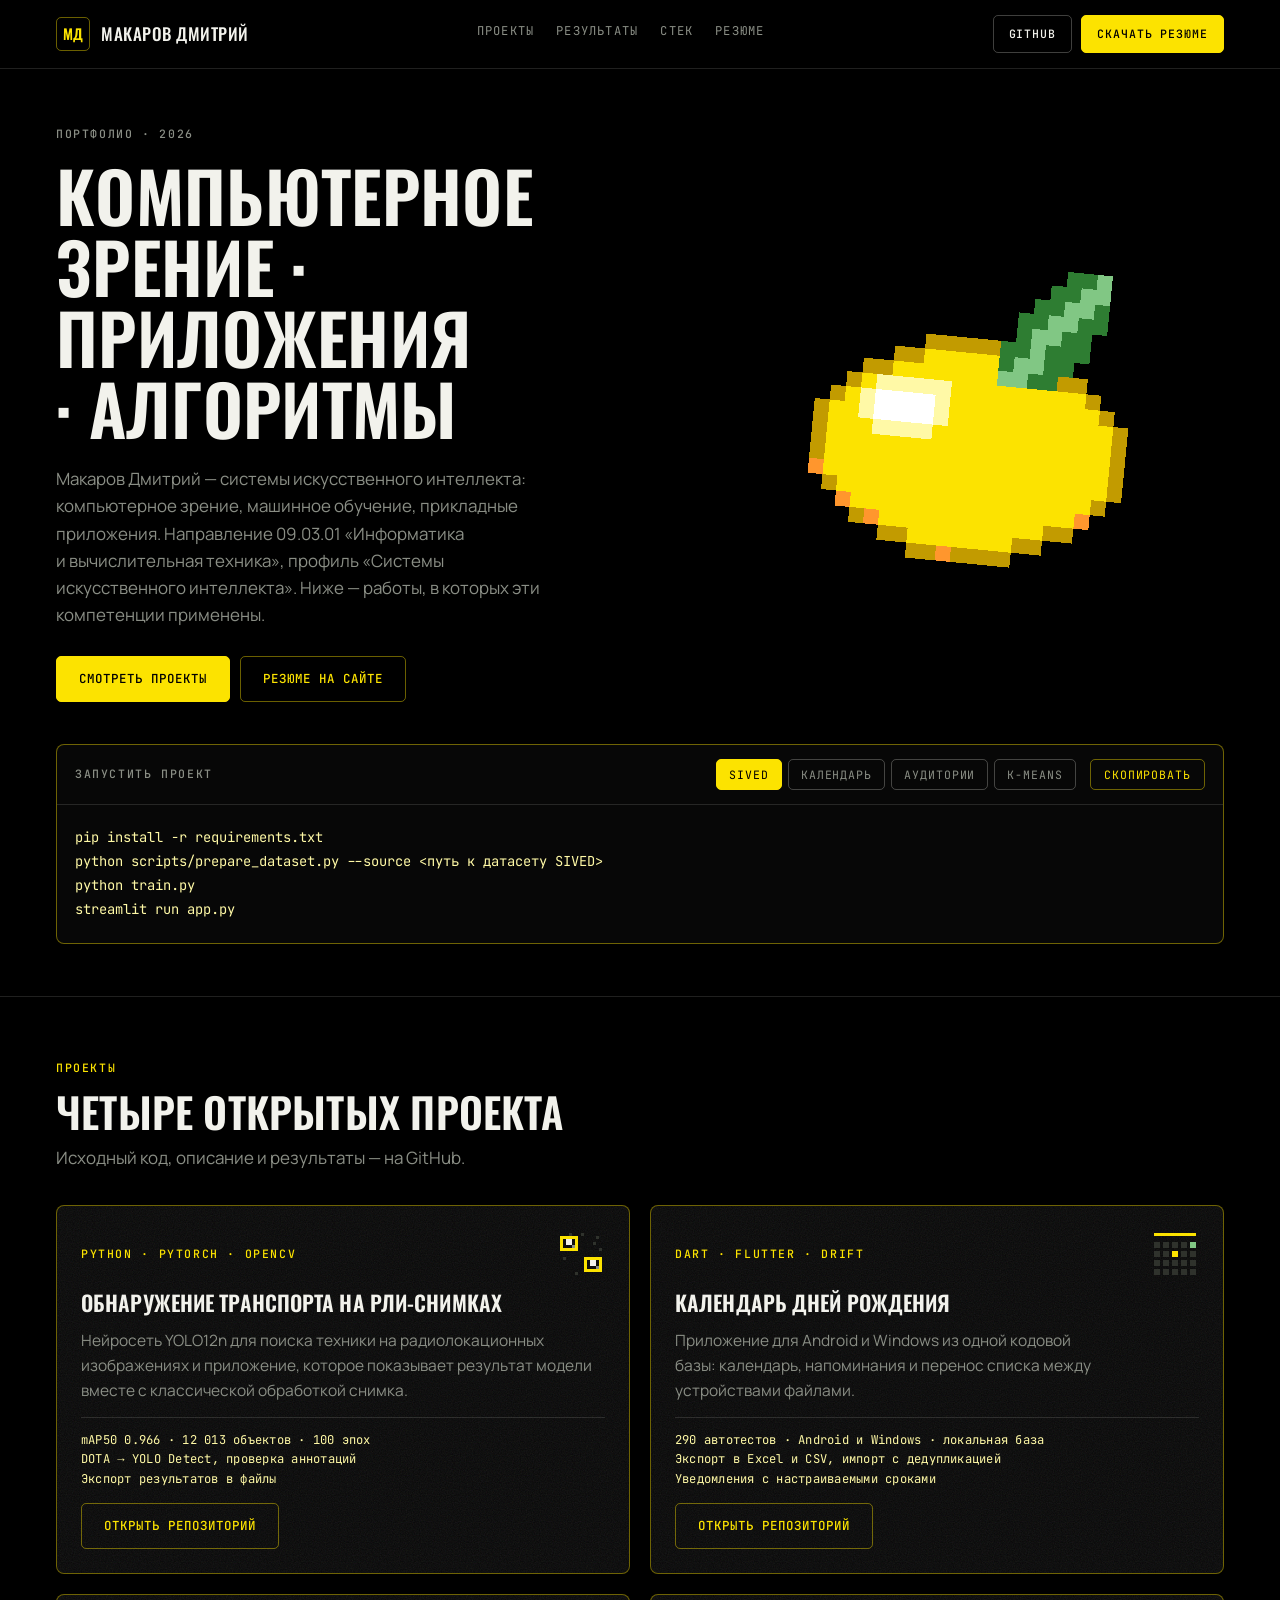
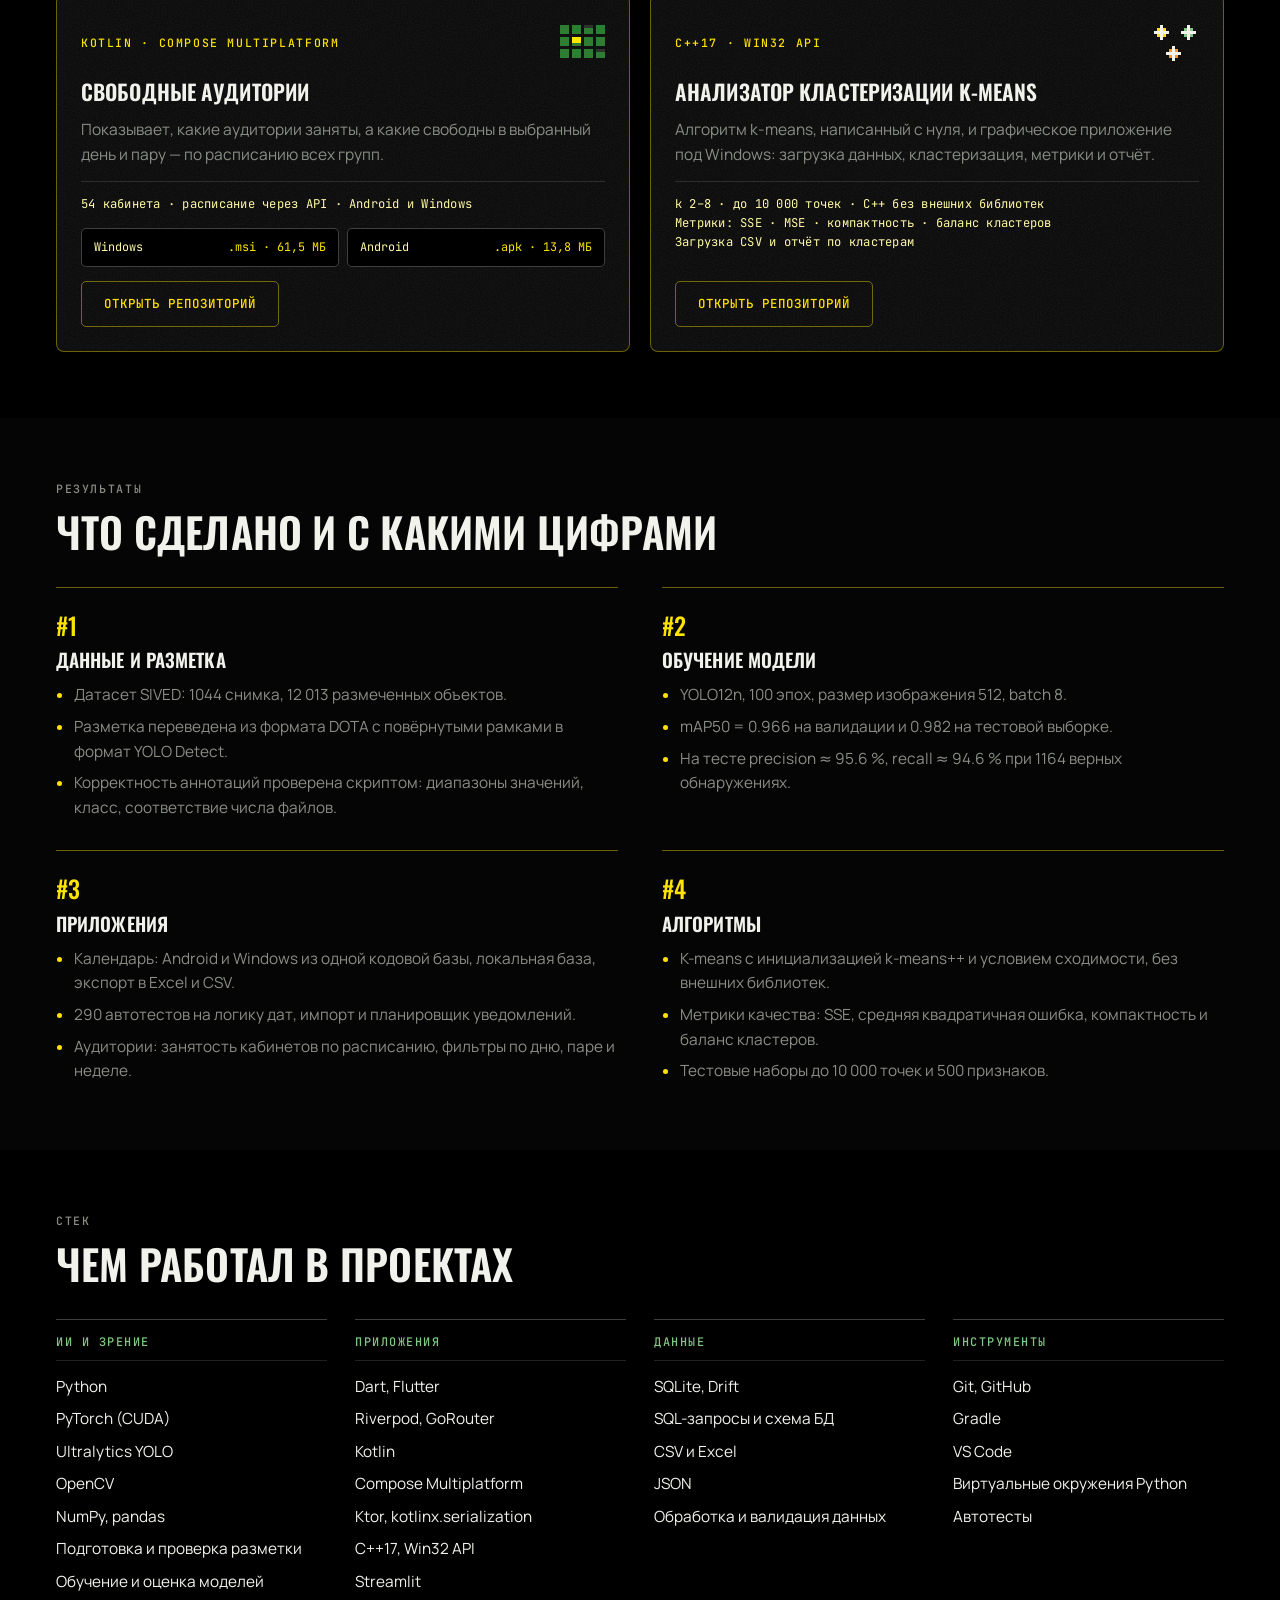
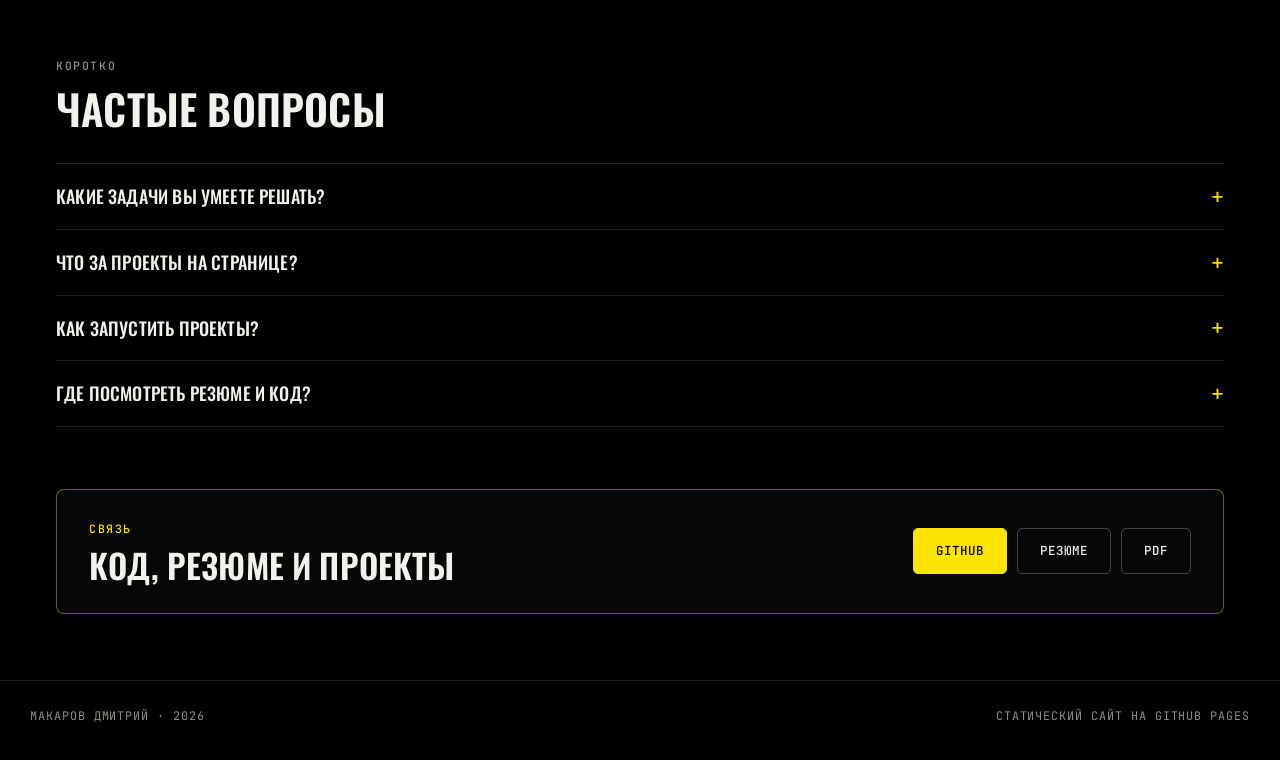
==== commit 3a2aea67: "Карточки проектов без фотографий: пиксельные эмблемы и строки с цифрами - убраны все скриншоты из ка" ====
--- a/index.html
+++ b/index.html
@@ -97,74 +97,69 @@
 
       <div class="cards">
         <article class="card">
-          <p class="label label-lemon">Python · PyTorch · OpenCV</p>
+          <div class="card-top">
+            <p class="label label-lemon">Python · PyTorch · OpenCV</p>
+            <svg class="emblem" viewBox="0 0 16 16" shape-rendering="crispEdges" aria-hidden="true"><g fill="#2f322c"><rect x="4" y="1" width="1" height="1"/><rect x="8" y="1" width="1" height="1"/><rect x="13" y="2" width="1" height="1"/><rect x="12" y="4" width="1" height="1"/><rect x="14" y="6" width="1" height="1"/><rect x="2" y="9" width="1" height="1"/><rect x="6" y="14" width="1" height="1"/></g><g fill="#fce300"><rect x="1" y="2" width="6" height="1"/><rect x="1" y="3" width="1" height="1"/><rect x="6" y="3" width="1" height="1"/><rect x="1" y="4" width="1" height="1"/><rect x="6" y="4" width="1" height="1"/><rect x="1" y="5" width="1" height="1"/><rect x="6" y="5" width="1" height="1"/><rect x="1" y="6" width="6" height="1"/><rect x="9" y="9" width="6" height="1"/><rect x="9" y="10" width="1" height="1"/><rect x="14" y="10" width="1" height="1"/><rect x="9" y="11" width="1" height="1"/><rect x="14" y="11" width="1" height="1"/><rect x="9" y="12" width="1" height="1"/><rect x="14" y="12" width="1" height="1"/><rect x="9" y="13" width="6" height="1"/></g><g fill="#f2f2ec"><rect x="3" y="3" width="2" height="1"/><rect x="3" y="4" width="2" height="1"/><rect x="11" y="10" width="2" height="1"/><rect x="11" y="11" width="2" height="1"/></g><g fill="#8a8e85"><rect x="5" y="5" width="1" height="1"/><rect x="13" y="12" width="1" height="1"/></g></svg>
+          </div>
           <h3>Обнаружение транспорта на РЛИ-снимках</h3>
           <p class="card-text">
             Нейросеть YOLO12n для поиска техники на радиолокационных изображениях
             и приложение, которое показывает результат модели вместе с классической
             обработкой снимка.
           </p>
-          <div class="frame" style="--ratio: 1 / 1">
-            <div class="frame-inner">
-              <img src="assets/sived-detection.jpg" alt="Результат обнаружения транспортных средств на радиолокационном снимке" loading="lazy" />
-            </div>
-          </div>
+          <p class="card-facts">mAP50 0.966 · 12 013 объектов · 100 эпох<br />DOTA → YOLO Detect, проверка аннотаций<br />Экспорт результатов в файлы</p>
           <a class="btn" href="https://github.com/x1emonadex/sived-sar-vehicle-detection" target="_blank" rel="noopener">Открыть репозиторий</a>
         </article>
 
         <article class="card">
-          <p class="label label-lemon">Dart · Flutter · Drift</p>
+          <div class="card-top">
+            <p class="label label-lemon">Dart · Flutter · Drift</p>
+            <svg class="emblem" viewBox="0 0 16 16" shape-rendering="crispEdges" aria-hidden="true"><g fill="#fce300"><rect x="1" y="1" width="14" height="1"/><rect x="7" y="7" width="2" height="1"/><rect x="7" y="8" width="2" height="1"/></g><g fill="#2f322c"><rect x="1" y="4" width="2" height="1"/><rect x="4" y="4" width="2" height="1"/><rect x="7" y="4" width="2" height="1"/><rect x="10" y="4" width="2" height="1"/><rect x="1" y="5" width="2" height="1"/><rect x="4" y="5" width="2" height="1"/><rect x="7" y="5" width="2" height="1"/><rect x="10" y="5" width="2" height="1"/><rect x="1" y="7" width="2" height="1"/><rect x="4" y="7" width="2" height="1"/><rect x="10" y="7" width="2" height="1"/><rect x="13" y="7" width="2" height="1"/><rect x="1" y="8" width="2" height="1"/><rect x="4" y="8" width="2" height="1"/><rect x="10" y="8" width="2" height="1"/><rect x="13" y="8" width="2" height="1"/><rect x="1" y="10" width="2" height="1"/><rect x="4" y="10" width="2" height="1"/><rect x="7" y="10" width="2" height="1"/><rect x="10" y="10" width="2" height="1"/><rect x="13" y="10" width="2" height="1"/><rect x="1" y="11" width="2" height="1"/><rect x="4" y="11" width="2" height="1"/><rect x="7" y="11" width="2" height="1"/><rect x="10" y="11" width="2" height="1"/><rect x="13" y="11" width="2" height="1"/><rect x="1" y="13" width="2" height="1"/><rect x="4" y="13" width="2" height="1"/><rect x="7" y="13" width="2" height="1"/><rect x="10" y="13" width="2" height="1"/><rect x="13" y="13" width="2" height="1"/><rect x="1" y="14" width="2" height="1"/><rect x="4" y="14" width="2" height="1"/><rect x="7" y="14" width="2" height="1"/><rect x="10" y="14" width="2" height="1"/><rect x="13" y="14" width="2" height="1"/></g><g fill="#81c784"><rect x="13" y="4" width="2" height="1"/><rect x="13" y="5" width="2" height="1"/></g></svg>
+          </div>
           <h3>Календарь дней рождения</h3>
           <p class="card-text">
             Приложение для Android и Windows из одной кодовой базы: календарь,
             напоминания и перенос списка между устройствами файлами.
           </p>
-          <div class="frame frame--pair" style="--ratio: 4 / 3">
-            <div class="frame-inner">
-              <img src="assets/birthday-list.png" alt="Экран ближайших дней рождения" loading="lazy" />
-              <img src="assets/birthday-edit.png" alt="Экран редактирования записи" loading="lazy" />
-            </div>
-          </div>
+          <p class="card-facts">290 автотестов · Android и Windows · локальная база<br />Экспорт в Excel и CSV, импорт с дедупликацией<br />Уведомления с настраиваемыми сроками</p>
           <a class="btn" href="https://github.com/x1emonadex/BirthdayCalendar" target="_blank" rel="noopener">Открыть репозиторий</a>
         </article>
 
         <article class="card">
-          <p class="label label-lemon">Kotlin · Compose Multiplatform</p>
+          <div class="card-top">
+            <p class="label label-lemon">Kotlin · Compose Multiplatform</p>
+            <svg class="emblem" viewBox="0 0 16 16" shape-rendering="crispEdges" aria-hidden="true"><g fill="#2e7d32"><rect x="1" y="2" width="3" height="1"/><rect x="5" y="2" width="3" height="1"/><rect x="13" y="2" width="3" height="1"/><rect x="1" y="3" width="3" height="1"/><rect x="5" y="3" width="3" height="1"/><rect x="9" y="3" width="3" height="1"/><rect x="13" y="3" width="3" height="1"/><rect x="1" y="4" width="3" height="1"/><rect x="5" y="4" width="3" height="1"/><rect x="9" y="4" width="3" height="1"/><rect x="13" y="4" width="3" height="1"/><rect x="1" y="6" width="3" height="1"/><rect x="9" y="6" width="3" height="1"/><rect x="13" y="6" width="3" height="1"/><rect x="1" y="7" width="3" height="1"/><rect x="9" y="7" width="3" height="1"/><rect x="13" y="7" width="3" height="1"/><rect x="1" y="8" width="3" height="1"/><rect x="5" y="8" width="3" height="1"/><rect x="9" y="8" width="3" height="1"/><rect x="13" y="8" width="3" height="1"/><rect x="1" y="10" width="3" height="1"/><rect x="5" y="10" width="3" height="1"/><rect x="9" y="10" width="3" height="1"/><rect x="1" y="11" width="3" height="1"/><rect x="5" y="11" width="3" height="1"/><rect x="9" y="11" width="3" height="1"/><rect x="13" y="11" width="3" height="1"/><rect x="1" y="12" width="3" height="1"/><rect x="5" y="12" width="3" height="1"/><rect x="9" y="12" width="3" height="1"/><rect x="13" y="12" width="3" height="1"/></g><g fill="#2f322c"><rect x="9" y="2" width="3" height="1"/><rect x="13" y="10" width="3" height="1"/></g><g fill="#fce300"><rect x="5" y="6" width="3" height="1"/><rect x="5" y="7" width="3" height="1"/></g></svg>
+          </div>
           <h3>Свободные аудитории</h3>
           <p class="card-text">
             Показывает, какие аудитории заняты, а какие свободны в выбранный день
             и пару — по расписанию всех групп.
           </p>
-          <div class="frame" style="--ratio: 16 / 10">
-            <div class="frame-inner">
-              <img src="assets/ngieu-audience.png" alt="Окно приложения «Аудитории НГИЭУ»: список свободных кабинетов на выбранную пару" loading="lazy" />
-            </div>
-          </div>
+          <p class="card-facts">54 кабинета · расписание через API · Android и Windows</p>
           <div class="card-downloads">
             <a class="dl-row" href="https://github.com/x1emonadex/NGIEUAudience/releases/download/v2.0.0/NGIEUAudience-1.0.0.msi" target="_blank" rel="noopener">
-              <span class="dl-name">NGIEUAudience-1.0.0.msi</span>
-              <span class="dl-meta">Windows · 61,5 МБ</span>
+              <span class="dl-name">Windows</span>
+              <span class="dl-meta">.msi · 61,5 МБ</span>
             </a>
             <a class="dl-row" href="https://github.com/x1emonadex/NGIEUAudience/releases/download/v2.0.0-android/composeApp-debug.apk" target="_blank" rel="noopener">
-              <span class="dl-name">composeApp-debug.apk</span>
-              <span class="dl-meta">Android · 13,8 МБ</span>
+              <span class="dl-name">Android</span>
+              <span class="dl-meta">.apk · 13,8 МБ</span>
             </a>
           </div>
           <a class="btn" href="https://github.com/x1emonadex/NGIEUAudience" target="_blank" rel="noopener">Открыть репозиторий</a>
         </article>
 
         <article class="card">
-          <p class="label label-lemon">C++17 · Win32 API</p>
+          <div class="card-top">
+            <p class="label label-lemon">C++17 · Win32 API</p>
+            <svg class="emblem" viewBox="0 0 16 16" shape-rendering="crispEdges" aria-hidden="true"><g fill="#f2f2ec"><rect x="3" y="2" width="1" height="1"/><rect x="12" y="2" width="1" height="1"/><rect x="3" y="3" width="1" height="1"/><rect x="12" y="3" width="1" height="1"/><rect x="1" y="4" width="5" height="1"/><rect x="10" y="4" width="5" height="1"/><rect x="3" y="5" width="1" height="1"/><rect x="12" y="5" width="1" height="1"/><rect x="3" y="6" width="1" height="1"/><rect x="12" y="6" width="1" height="1"/><rect x="7" y="9" width="1" height="1"/><rect x="7" y="10" width="1" height="1"/><rect x="5" y="11" width="5" height="1"/><rect x="7" y="12" width="1" height="1"/><rect x="7" y="13" width="1" height="1"/></g><g fill="#fce300"><rect x="2" y="3" width="1" height="1"/><rect x="4" y="3" width="1" height="1"/><rect x="2" y="5" width="1" height="1"/><rect x="4" y="5" width="1" height="1"/></g><g fill="#81c784"><rect x="11" y="3" width="1" height="1"/><rect x="13" y="3" width="1" height="1"/><rect x="11" y="5" width="1" height="1"/><rect x="13" y="5" width="1" height="1"/></g><g fill="#ff962d"><rect x="6" y="10" width="1" height="1"/><rect x="8" y="10" width="1" height="1"/><rect x="6" y="12" width="1" height="1"/><rect x="8" y="12" width="1" height="1"/></g></svg>
+          </div>
           <h3>Анализатор кластеризации K-means</h3>
           <p class="card-text">
             Алгоритм k-means, написанный с нуля, и графическое приложение
             под Windows: загрузка данных, кластеризация, метрики и отчёт.
           </p>
-          <div class="frame" style="--ratio: 16 / 10">
-            <div class="frame-inner">
-              <img src="assets/kmeans-window.png" alt="Окно приложения для кластеризации методом k-means" loading="lazy" />
-            </div>
-          </div>
+          <p class="card-facts">k 2–8 · до 10 000 точек · C++ без внешних библиотек<br />Метрики: SSE · MSE · компактность · баланс кластеров<br />Загрузка CSV и отчёт по кластерам</p>
           <a class="btn" href="https://github.com/x1emonadex/K-means" target="_blank" rel="noopener">Открыть репозиторий</a>
         </article>
       </div>
@@ -476,48 +471,6 @@
     fitLemon();
   }
 
-  /* «окно» на фотографиях: картинка внутри кадра выше самого кадра и
-     смещается при прокрутке — сначала видно верх снимка, потом середину,
-     в конце низ. При отключённой анимации остаётся обычная обрезка. */
-  var reduceMotion = window.matchMedia('(prefers-reduced-motion: reduce)').matches;
-  var frames = Array.prototype.slice.call(document.querySelectorAll('.frame'));
-
-  if (!reduceMotion && frames.length) {
-    var updateFrames = function () {
-      var vh = window.innerHeight;
-
-      frames.forEach(function (frame) {
-        var inner = frame.firstElementChild;
-        if (!inner) return;
-
-        var rect = frame.getBoundingClientRect();
-        if (rect.bottom < -300 || rect.top > vh + 300) return;
-
-        var progress = (vh - rect.top) / (vh + rect.height);
-        progress = Math.max(0, Math.min(1, progress));
-
-        inner.style.setProperty('--shift', (-progress * 0.25 * rect.height).toFixed(2) + 'px');
-      });
-    };
-
-    var frameQueued = false;
-    var raf = window.requestAnimationFrame
-      ? window.requestAnimationFrame.bind(window)
-      : function (cb) { return setTimeout(cb, 16); };
-
-    var onFrameScroll = function () {
-      if (frameQueued) return;
-      frameQueued = true;
-      raf(function () {
-        frameQueued = false;
-        updateFrames();
-      });
-    };
-
-    window.addEventListener('scroll', onFrameScroll, { passive: true });
-    window.addEventListener('resize', onFrameScroll);
-    updateFrames();
-  }
 })();
 </script>
 
--- a/style.css
+++ b/style.css
@@ -339,61 +339,48 @@
 
 .card-text { color: var(--muted); font-size: 0.97rem; }
 
-/* окно с фотографией: внутри кадра картинка выше кадра и смещается
-   при прокрутке — видно сначала верх снимка, потом середину, потом низ */
-
-.frame {
-  position: relative;
-  overflow: hidden;
-  border-radius: var(--radius-sm);
-  border: 1px solid var(--line-strong);
-  background: #000000;
-  aspect-ratio: var(--ratio, 16 / 10);
-}
-
-.frame-inner {
-  position: absolute;
-  top: 0;
-  left: 0;
-  width: 100%;
-  height: 125%;
-  transform: translate3d(0, var(--shift, 0px), 0);
-  will-change: transform;
-}
-
-.frame-inner img {
+/* знак проекта: пиксельная эмблема в правом верхнем углу карточки */
+
+.card-top {
+  display: flex;
+  align-items: center;
+  justify-content: space-between;
+  gap: 18px;
+}
+
+.emblem {
+  flex: none;
   display: block;
-  width: 100%;
-  height: 100%;
-  object-fit: cover;
-  object-position: top center;
-}
-
-.frame--pair .frame-inner {
-  display: grid;
-  grid-template-columns: 1fr 1fr;
-}
-
-.frame--pair .frame-inner img + img {
-  border-left: 1px solid var(--line);
+  width: 48px;
+  height: 48px;
+}
+
+.card-facts {
+  font-family: var(--font-mono);
+  font-size: 0.76rem;
+  letter-spacing: 0.02em;
+  color: var(--lemon-soft);
+  border-top: 1px solid var(--line);
+  padding-top: 13px;
 }
 
 .card .btn { margin-top: auto; align-self: flex-start; }
 
-.card-downloads { display: grid; gap: 8px; }
+.card-downloads { display: flex; flex-wrap: wrap; gap: 8px; }
 
 .dl-row {
+  flex: 1 1 auto;
   display: flex;
   align-items: baseline;
   justify-content: space-between;
   gap: 12px;
   text-decoration: none;
-  padding: 11px 13px;
+  padding: 9px 12px;
   border-radius: var(--radius-sm);
   border: 1px solid var(--line-strong);
   background: #000000;
   font-family: var(--font-mono);
-  font-size: 0.76rem;
+  font-size: 0.74rem;
   color: var(--lemon-soft);
 }
 
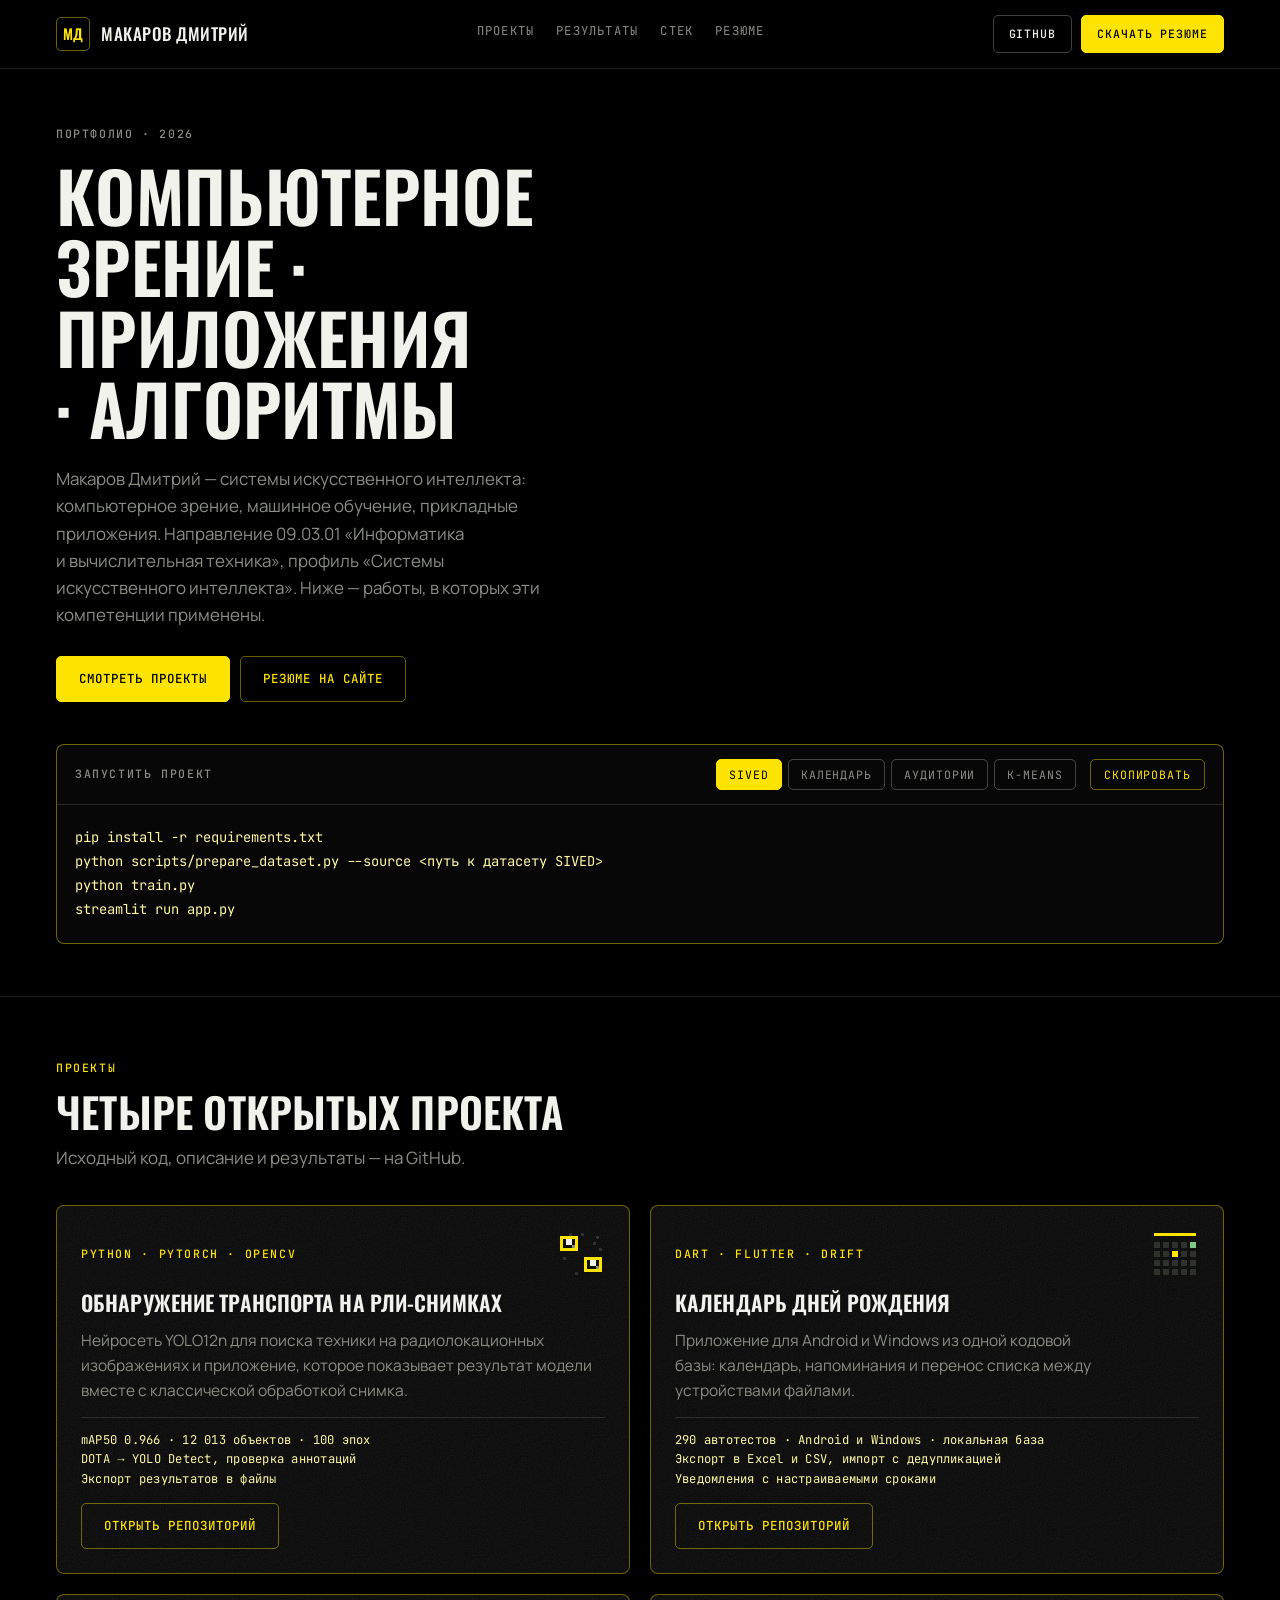
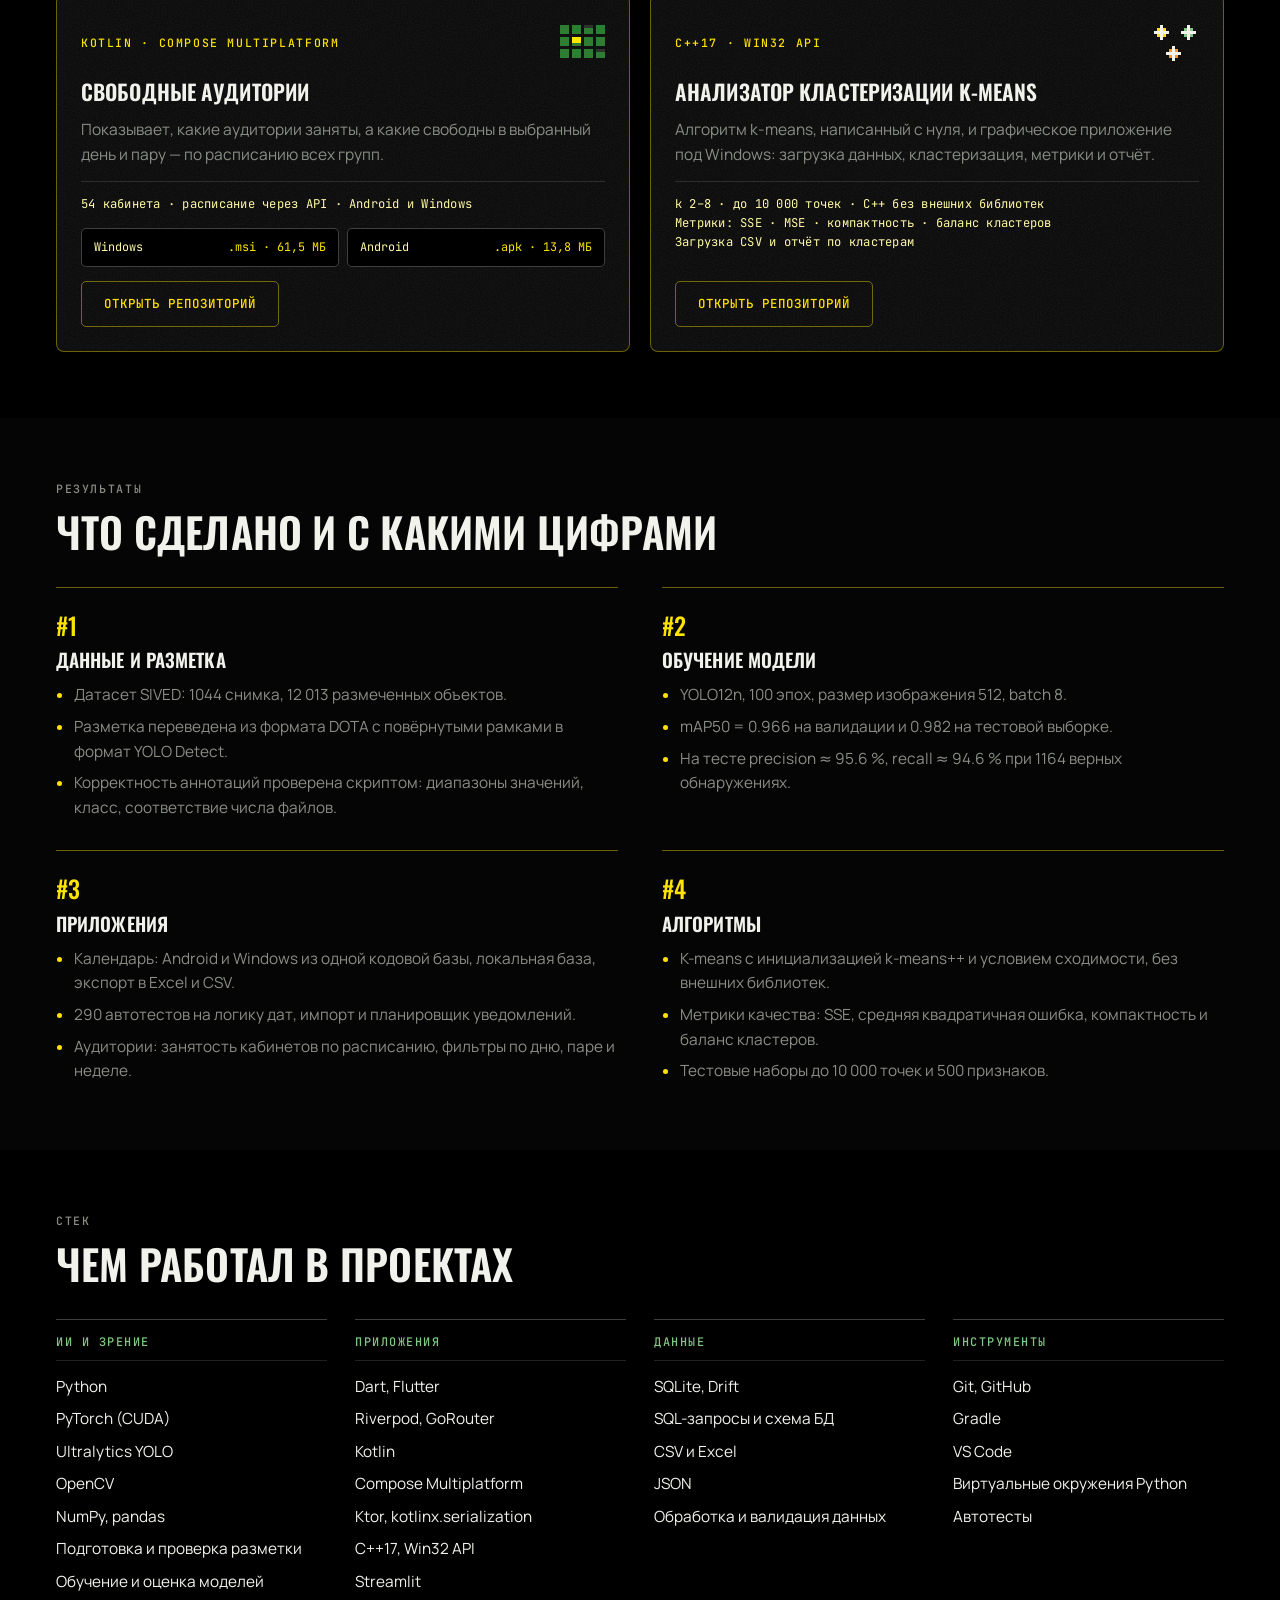
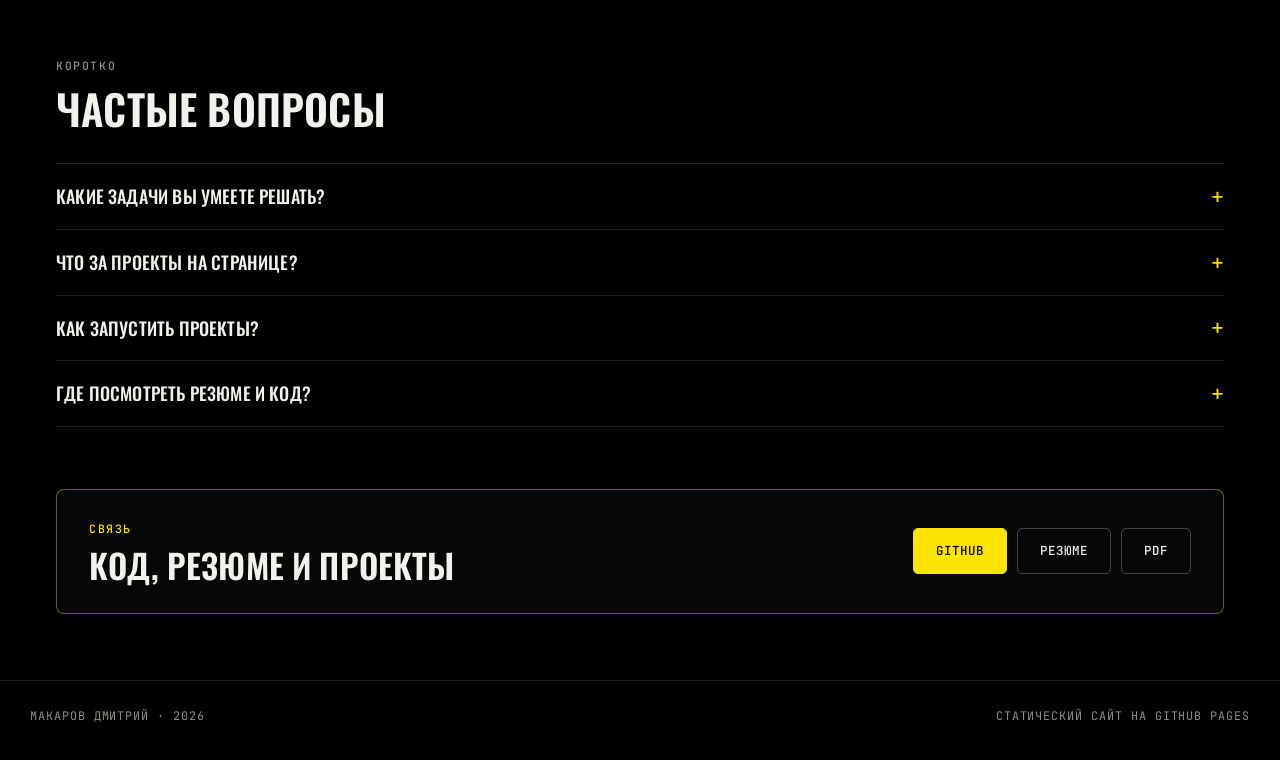
==== commit ae0bfdf5: "Лимон в первом экране: видео, превращённое в «матрицу» пикселей Вместо нарисованного спрайта — компо" ====
--- a/index.html
+++ b/index.html
@@ -56,7 +56,7 @@
       </div>
 
       <div class="hero-art" aria-hidden="true">
-        <canvas id="lemon-canvas" width="392" height="392"></canvas>
+        <div class="pixel-video" data-pixel-video="assets/hero.mp4"></div>
       </div>
     </div>
 
@@ -372,107 +372,11 @@
     });
   }
 
-  /* пиксельный лимон: спрайт 28x28 вращается вокруг своей оси.
-     Рисуем на canvas с отключённым сглаживанием — пиксели остаются
-     квадратными, как в пиксель-арте. */
-  var SPRITE = [
-    "............................",
-    "............................",
-    "............................",
-    "............................",
-    "...................GGg......",
-    "..................GGgg......",
-    ".................GGggG......",
-    "................GGggGG......",
-    "................GggGG.......",
-    "..........SSSSSGGgGGG.......",
-    "........SSLLLLLGggGG........",
-    "......SSLLLLLLLggGGSS.......",
-    ".....SLHHHHHLLLLLLLLLS......",
-    "....SLHWWWWHLLLLLLLLLLS.....",
-    "...SLLHWWWWHLLLLLLLLLLLS....",
-    "...SLLLHHHHLLLLLLLLLLLLS....",
-    "...SLLLLLLLLLLLLLLLLLLLS....",
-    "...SLLLLLLLLLLLLLLLLLLLS....",
-    "...OLLLLLLLLLLLLLLLLLLLS....",
-    "....SLLLLLLLLLLLLLLLLLS.....",
-    ".....OLLLLLLLLLLLLLLLO......",
-    "......SOLLLLLLLLLLLSS.......",
-    "........SSLLLLLLLSS.........",
-    "..........SSOSSSS...........",
-    "............................",
-    "............................",
-    "............................",
-    "............................"
-  ];
-
-  var LEMON_COLORS = {
-    "L": "#fce300", "H": "#fff9a6", "W": "#ffffff", "S": "#c29b00",
-    "O": "#ff962d", "G": "#2e7d32", "g": "#81c784", "T": "#7a5c2e"
-  };
-
-  var lemonCanvas = document.getElementById('lemon-canvas');
-
-  if (lemonCanvas && lemonCanvas.getContext) {
-    var lemonCtx = lemonCanvas.getContext('2d');
-    var spriteSize = SPRITE.length;
-
-    var spriteCanvas = document.createElement('canvas');
-    spriteCanvas.width = spriteCanvas.height = spriteSize;
-    var spriteCtx = spriteCanvas.getContext('2d');
-
-    SPRITE.forEach(function (row, y) {
-      row.split('').forEach(function (ch, x) {
-        var color = LEMON_COLORS[ch];
-        if (!color) return;
-        spriteCtx.fillStyle = color;
-        spriteCtx.fillRect(x, y, 1, 1);
-      });
-    });
-
-    var lemonReduce = window.matchMedia('(prefers-reduced-motion: reduce)').matches;
-    var lemonAngle = -0.38;
-
-    var drawLemon = function () {
-      var side = lemonCanvas.width;
-      lemonCtx.imageSmoothingEnabled = false;
-      lemonCtx.clearRect(0, 0, side, side);
-      lemonCtx.save();
-      lemonCtx.translate(side / 2, side / 2);
-      lemonCtx.rotate(lemonAngle);
-      lemonCtx.drawImage(spriteCanvas, -side / 2, -side / 2, side, side);
-      lemonCtx.restore();
-    };
-
-    var fitLemon = function () {
-      var box = lemonCanvas.parentElement ? lemonCanvas.parentElement.clientWidth : 392;
-      var limit = Math.min(box || 392, 420);
-      var pixel = Math.max(6, Math.min(16, Math.floor(limit / spriteSize)));
-      var side = pixel * spriteSize;
-      lemonCanvas.width = lemonCanvas.height = side;
-      lemonCanvas.style.width = side + 'px';
-      lemonCanvas.style.height = side + 'px';
-      drawLemon();
-    };
-
-    if (!lemonReduce) {
-      var lemonRaf = window.requestAnimationFrame
-        ? window.requestAnimationFrame.bind(window)
-        : function (cb) { return setTimeout(cb, 16); };
-
-      (function lemonLoop() {
-        lemonAngle += 0.0045;
-        drawLemon();
-        lemonRaf(lemonLoop);
-      })();
-    }
-
-    window.addEventListener('resize', fitLemon);
-    fitLemon();
-  }
 
 })();
 </script>
 
+<script src="assets/pixel-video.js"></script>
+
 </body>
 </html>
--- a/style.css
+++ b/style.css
@@ -207,13 +207,41 @@
 
 .hero-art { display: flex; justify-content: center; }
 
-#lemon-canvas {
+/* пиксельное видео: внутри блока лежат скрытое видео и холст с «матрицей».
+   Размер ячейки задаётся скриптом, холст растягивается по блоку. */
+
+.hero-art .pixel-video {
+  width: 100%;
+  max-width: 420px;
+  aspect-ratio: 1 / 1;
+}
+
+.pixel-video {
+  position: relative;
+  overflow: hidden;
+}
+
+.pixel-video__source {
+  position: absolute;
+  inset: 0;
+  width: 100%;
+  height: 100%;
+  object-fit: cover;
+  opacity: 0;
+  pointer-events: none;
+}
+
+.pixel-video__canvas {
   display: block;
-  max-width: 100%;
-  height: auto;
+  width: 100%;
+  height: 100%;
   image-rendering: pixelated;
-  image-rendering: crisp-edges;
-}
+}
+
+/* запасной вариант: если холст недоступен (страница открыта как file://),
+   показываем само видео, без пикселизации */
+.pixel-video--fallback .pixel-video__source { opacity: 1; }
+.pixel-video--fallback .pixel-video__canvas { display: none; }
 
 /* ---------- блок с командами ---------- */
 
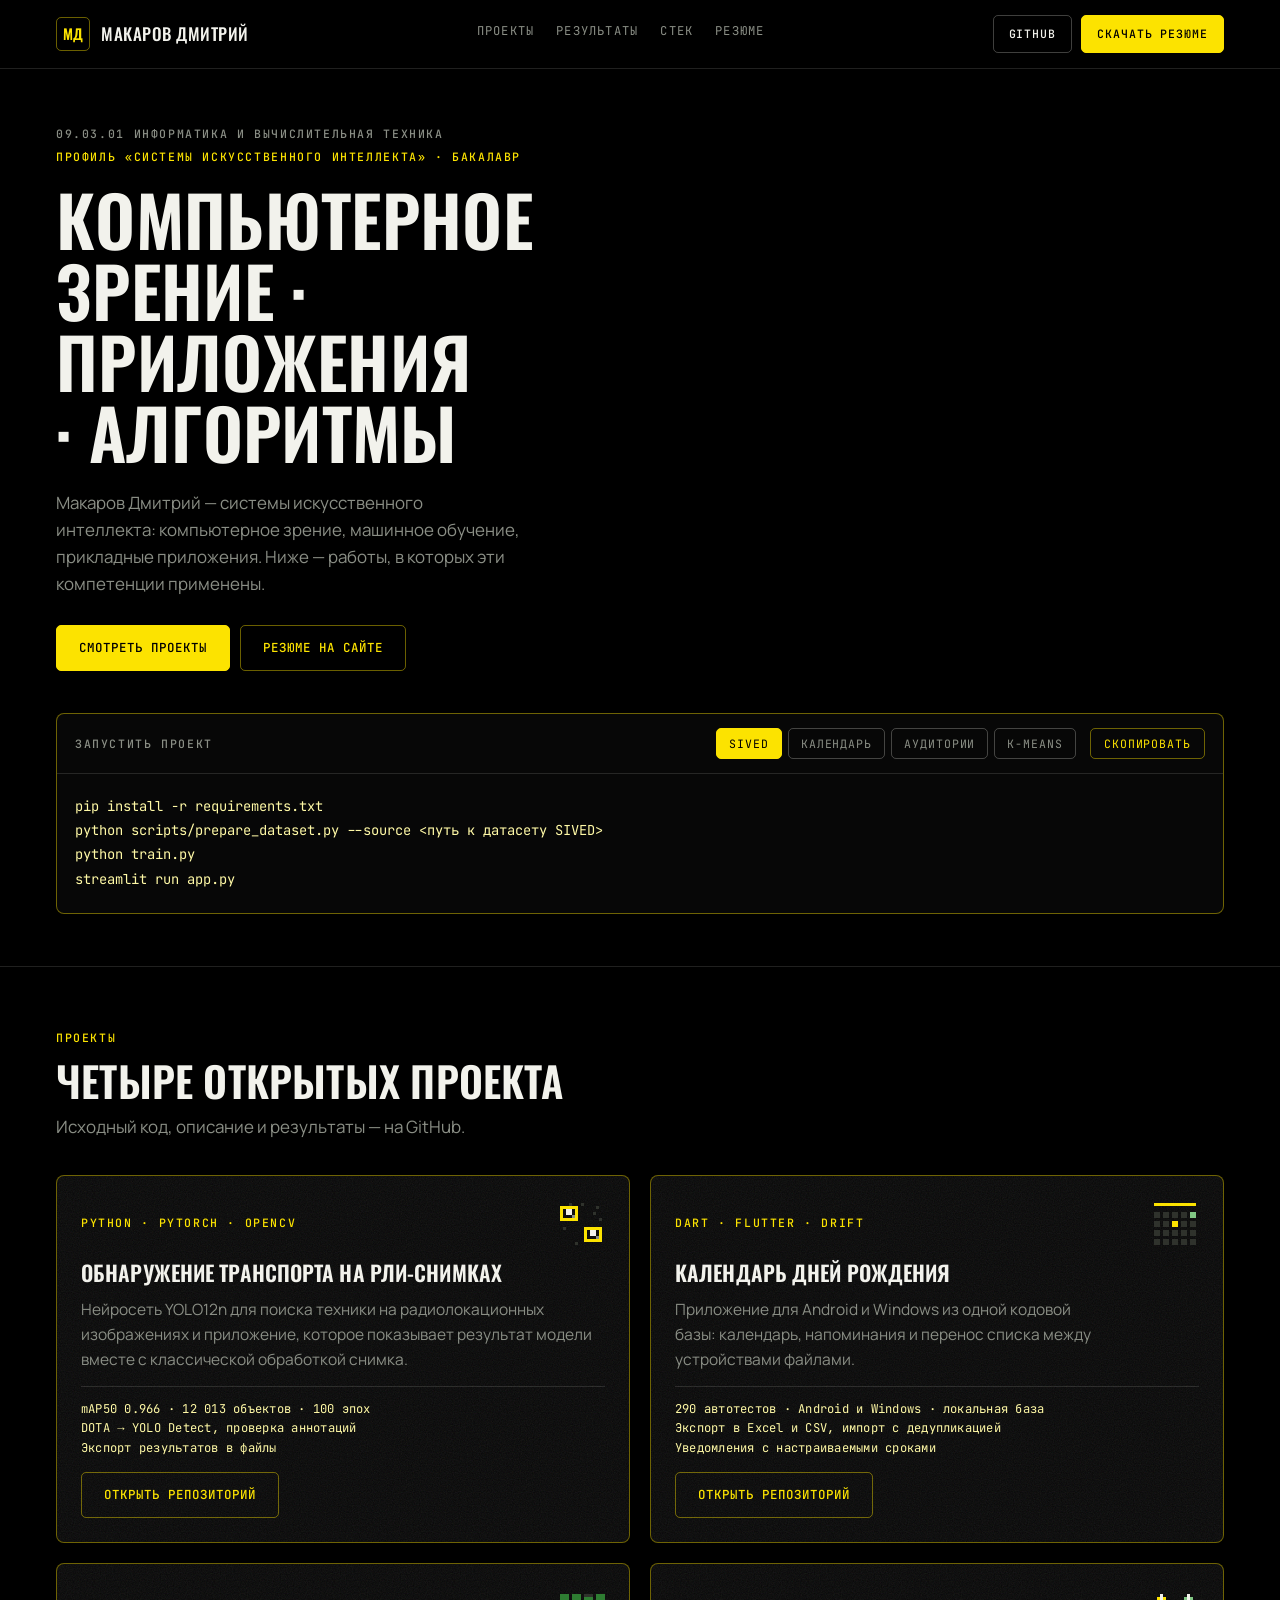
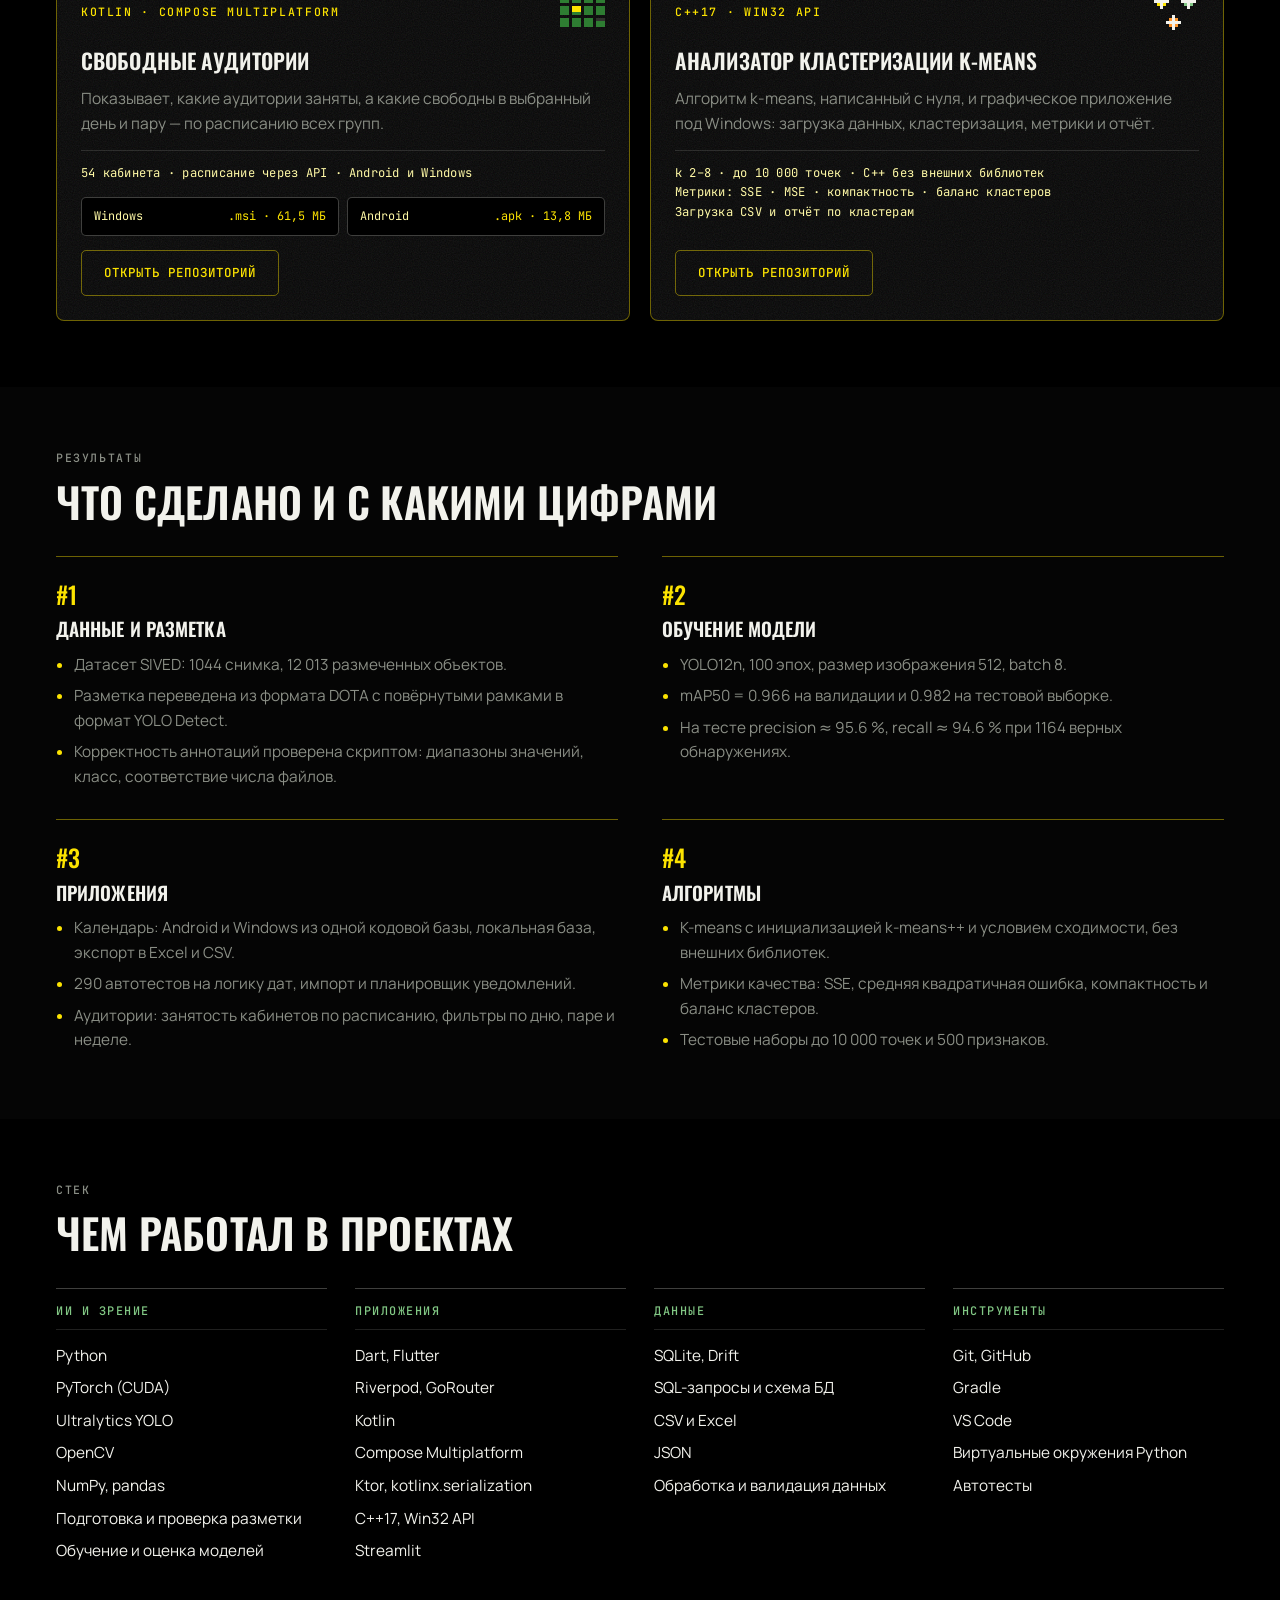
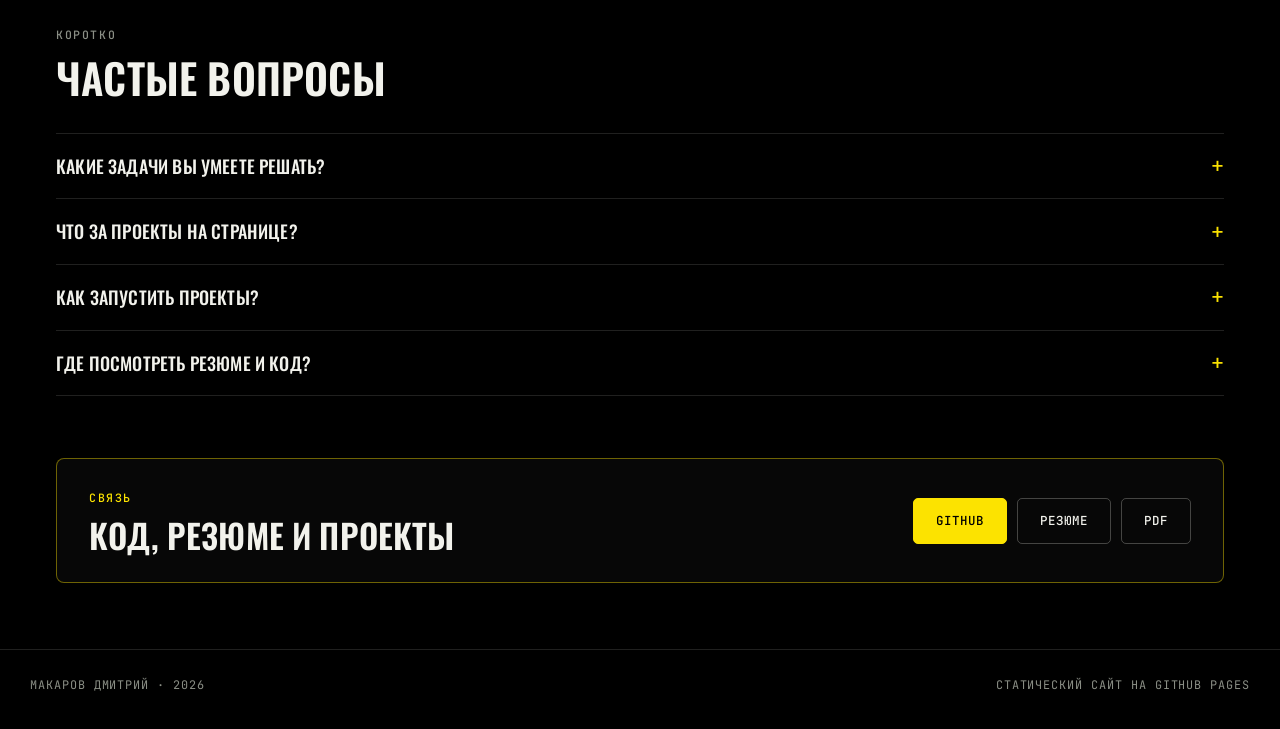
==== commit ef6e3957: "Сверху — направление и профиль по ОПОП 09.03.01, заголовок оставлен" ====
--- a/index.html
+++ b/index.html
@@ -40,14 +40,13 @@
   <section class="hero">
     <div class="wrap hero-grid">
       <div class="hero-copy">
-        <p class="label">Портфолио · 2026</p>
+        <p class="label">09.03.01 Информатика и вычислительная техника</p>
+        <p class="label label-lemon">Профиль «Системы искусственного интеллекта» · бакалавр</p>
         <h1>Компьютерное зрение · приложения · алгоритмы</h1>
         <p class="hero-sub">
           Макаров Дмитрий — системы искусственного интеллекта: компьютерное
-          зрение, машинное обучение, прикладные приложения. Направление
-          09.03.01 «Информатика и вычислительная техника», профиль «Системы
-          искусственного интеллекта». Ниже — работы, в которых эти компетенции
-          применены.
+          зрение, машинное обучение, прикладные приложения. Ниже — работы,
+          в которых эти компетенции применены.
         </p>
         <div class="actions">
           <a class="btn btn-solid" href="#projects">Смотреть проекты</a>
@@ -56,7 +55,7 @@
       </div>
 
       <div class="hero-art" aria-hidden="true">
-        <div class="pixel-video" data-pixel-video="assets/hero.mp4"></div>
+        <div class="pixel-video" data-pixel-video="assets/hero.mp4?v=8"></div>
       </div>
     </div>
 
@@ -376,7 +375,7 @@
 })();
 </script>
 
-<script src="assets/pixel-video.js"></script>
+<script src="assets/pixel-video.js?v=9"></script>
 
 </body>
 </html>
--- a/style.css
+++ b/style.css
@@ -73,6 +73,9 @@
 }
 
 .label-lemon { color: var(--lemon); }
+
+/* две строки над заголовком: направление и профиль */
+.hero-copy .label + .label { margin-top: 5px; }
 
 /* ---------- кнопки ---------- */
 
@@ -554,12 +557,13 @@
 }
 
 /* ============================================================
-   Страница резюме — светлая, для чтения и печати
+   Страница резюме — та же тёмная тема, что и портфолио.
+   Для печати в PDF ниже отдельные светлые правила.
    ============================================================ */
 
 body.resume-page {
-  background: #ffffff;
-  color: #17250e;
+  background: var(--black);
+  color: var(--white);
 }
 
 .resume {
@@ -575,33 +579,24 @@
   margin-bottom: 30px;
 }
 
-.resume-page .btn {
-  border-color: rgba(46, 125, 50, 0.5);
-  color: #2e7d32;
-}
-
-.resume-page .btn:hover { background: rgba(46, 125, 50, 0.08); border-color: #2e7d32; }
-
-.resume-page .btn-solid {
-  background: #1b5e20;
-  border-color: #1b5e20;
-  color: #fff9a6;
-}
-
-.resume-page .btn-solid:hover { background: #2e7d32; border-color: #2e7d32; }
-
 .resume-head {
-  border-bottom: 2px solid #fce300;
-  padding-bottom: 20px;
-}
-
-.resume-head h1 { font-size: clamp(2rem, 4.4vw, 2.9rem); color: #17250e; }
+  border-bottom: 1px solid var(--line);
+  padding-bottom: 22px;
+}
+
+.resume-head h1 {
+  font-family: var(--font-display);
+  text-transform: uppercase;
+  letter-spacing: 0.01em;
+  font-size: clamp(2rem, 4.4vw, 2.9rem);
+  color: var(--white);
+}
 
 .resume-head .role {
   font-family: var(--font-display);
   text-transform: uppercase;
   font-size: 1.06rem;
-  color: #2e7d32;
+  color: var(--lemon);
   margin-top: 8px;
 }
 
@@ -612,23 +607,27 @@
   gap: 8px 20px;
   font-family: var(--font-mono);
   font-size: 0.78rem;
-  color: #6b7a5c;
-}
-
-.resume-head .links a { color: #2e7d32; text-decoration: none; border-bottom: 1px solid rgba(46, 125, 50, 0.4); }
+  color: var(--muted);
+}
+
+.resume-head .links a {
+  color: var(--lemon);
+  text-decoration: none;
+  border-bottom: 1px solid var(--lemon-dim);
+}
 
 .resume h2 {
   font-family: var(--font-mono);
   font-size: 0.76rem;
   letter-spacing: 0.14em;
-  color: #6b7a5c;
+  color: var(--muted);
   font-weight: 500;
   margin: 34px 0 16px;
   padding-bottom: 9px;
-  border-bottom: 1px solid rgba(23, 37, 14, 0.16);
-}
-
-.resume .profile { font-size: 1.02rem; max-width: 78ch; }
+  border-bottom: 1px solid var(--line);
+}
+
+.resume .profile { font-size: 1.02rem; max-width: 78ch; color: var(--white); }
 
 .stack-table { display: grid; gap: 10px; }
 
@@ -637,6 +636,7 @@
   grid-template-columns: 150px minmax(0, 1fr);
   gap: 16px;
   font-size: 0.96rem;
+  color: var(--white);
 }
 
 .stack-table .key {
@@ -644,24 +644,24 @@
   font-size: 0.76rem;
   text-transform: uppercase;
   letter-spacing: 0.08em;
-  color: #2e7d32;
+  color: var(--lemon);
   padding-top: 3px;
 }
 
-.job { padding: 20px 0; border-top: 1px solid rgba(23, 37, 14, 0.14); }
+.job { padding: 20px 0; border-top: 1px solid var(--line); }
 
 .job:first-of-type { border-top: 0; padding-top: 0; }
 
-.job h3 { font-size: 1.16rem; color: #17250e; }
+.job h3 { font-size: 1.16rem; color: var(--white); }
 
 .job .tech {
   font-family: var(--font-mono);
   font-size: 0.74rem;
-  color: #6b7a5c;
+  color: var(--muted);
   margin-top: 7px;
 }
 
-.job .about { margin-top: 10px; font-size: 0.97rem; max-width: 80ch; }
+.job .about { margin-top: 10px; font-size: 0.97rem; max-width: 80ch; color: var(--white); }
 
 .job ul {
   margin: 12px 0 0;
@@ -669,16 +669,16 @@
   display: grid;
   gap: 6px;
   font-size: 0.95rem;
-  color: #2f3d26;
-}
-
-.job li::marker { color: #2e7d32; }
+  color: var(--muted);
+}
+
+.job li::marker { color: var(--lemon); }
 
 .job .repo {
   margin-top: 12px;
   font-family: var(--font-mono);
   font-size: 0.75rem;
-  color: #2e7d32;
+  color: var(--lemon);
 }
 
 /* ---------- адаптив ---------- */
@@ -713,6 +713,21 @@
 
   body, body.resume-page { background: #fff; color: #17250e; font-size: 10.5pt; line-height: 1.45; }
 
+  /* на экране страница тёмная, на бумаге — светлая и читаемая */
+  .resume-head h1, .job h3, .resume .profile, .job .about,
+  .stack-table .line { color: #17250e; }
+
+  .resume-head .role, .stack-table .key, .job .repo,
+  .resume-head .links a { color: #1b5e20; }
+
+  .resume h2, .job .tech, .job ul, .resume-head .links { color: #5b6a4d; }
+
+  .resume-head, .resume h2, .job { border-color: rgba(23, 37, 14, 0.22); }
+
+  .resume-head .links a { border-bottom-color: rgba(27, 94, 32, 0.4); }
+
+  .job li::marker { color: #1b5e20; }
+
   .no-print, .topbar, .band-dark { display: none !important; }
 
   .resume { max-width: none; padding: 0; }
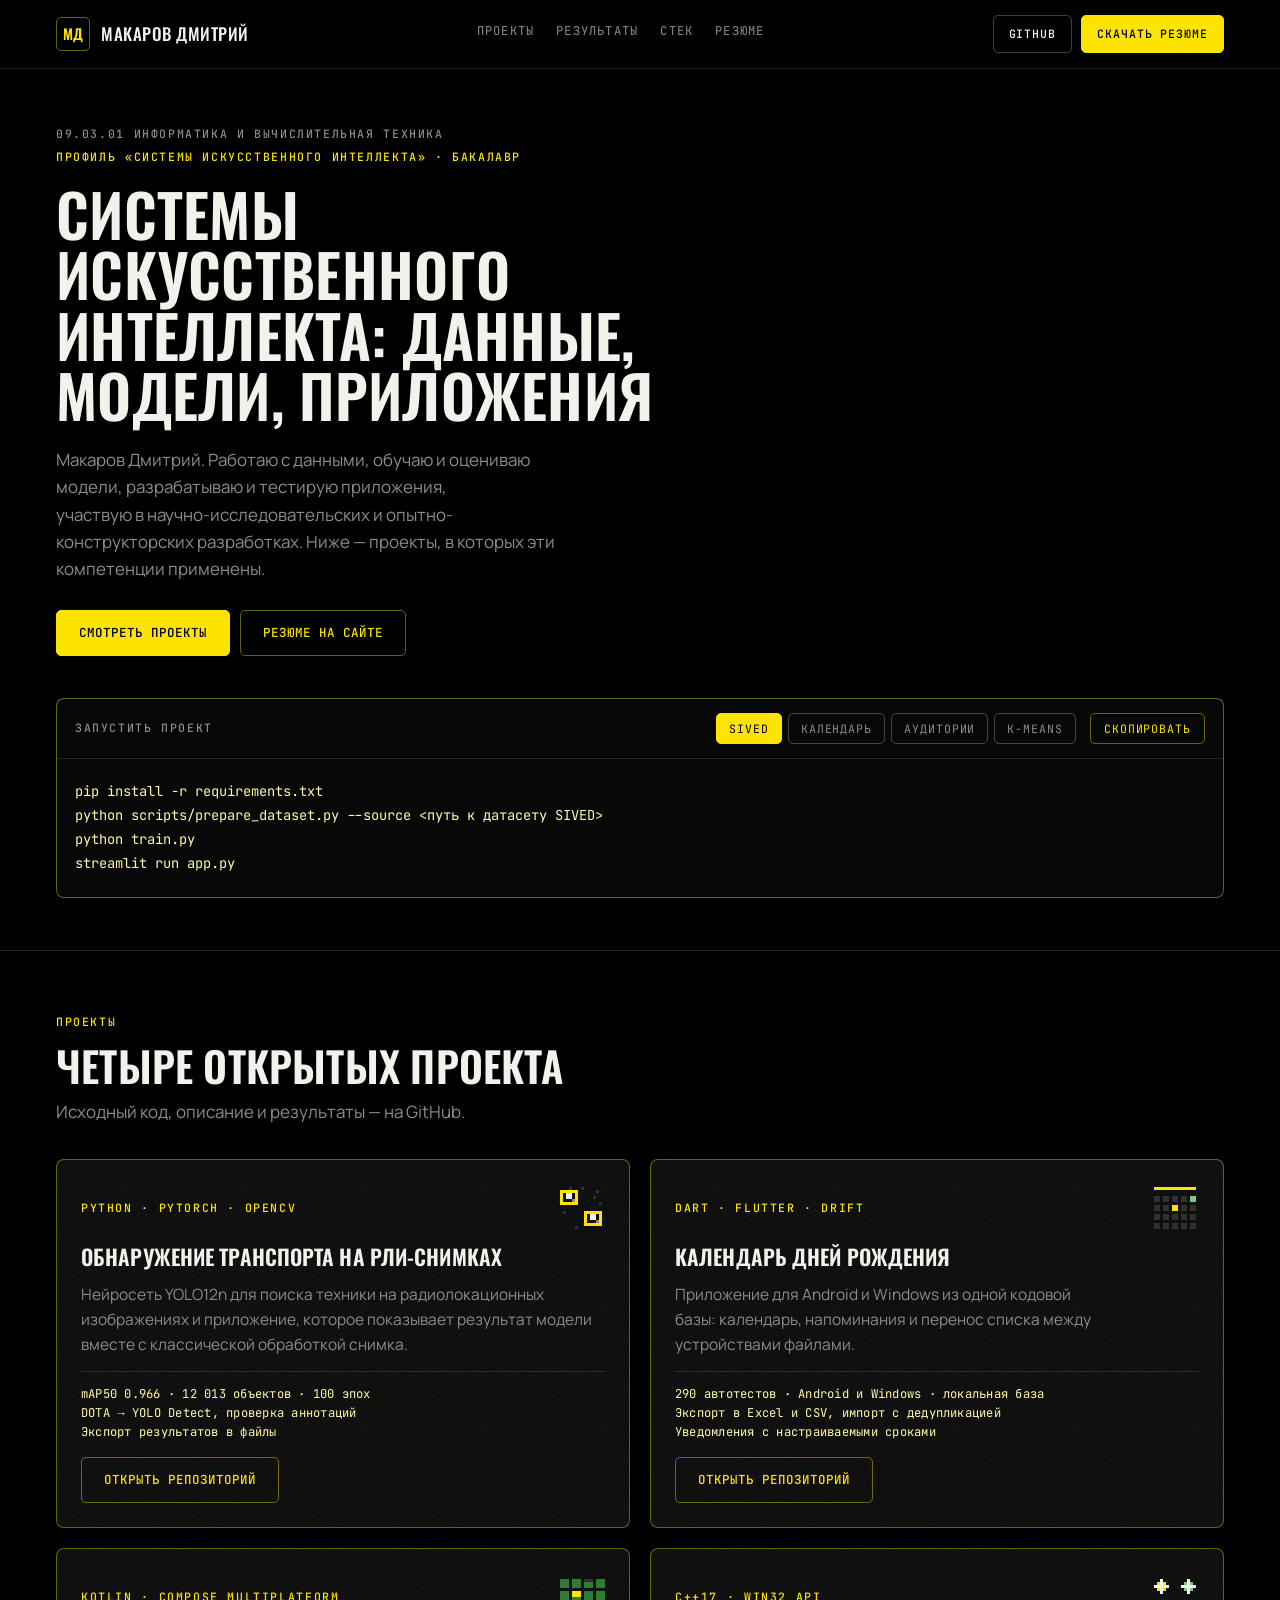
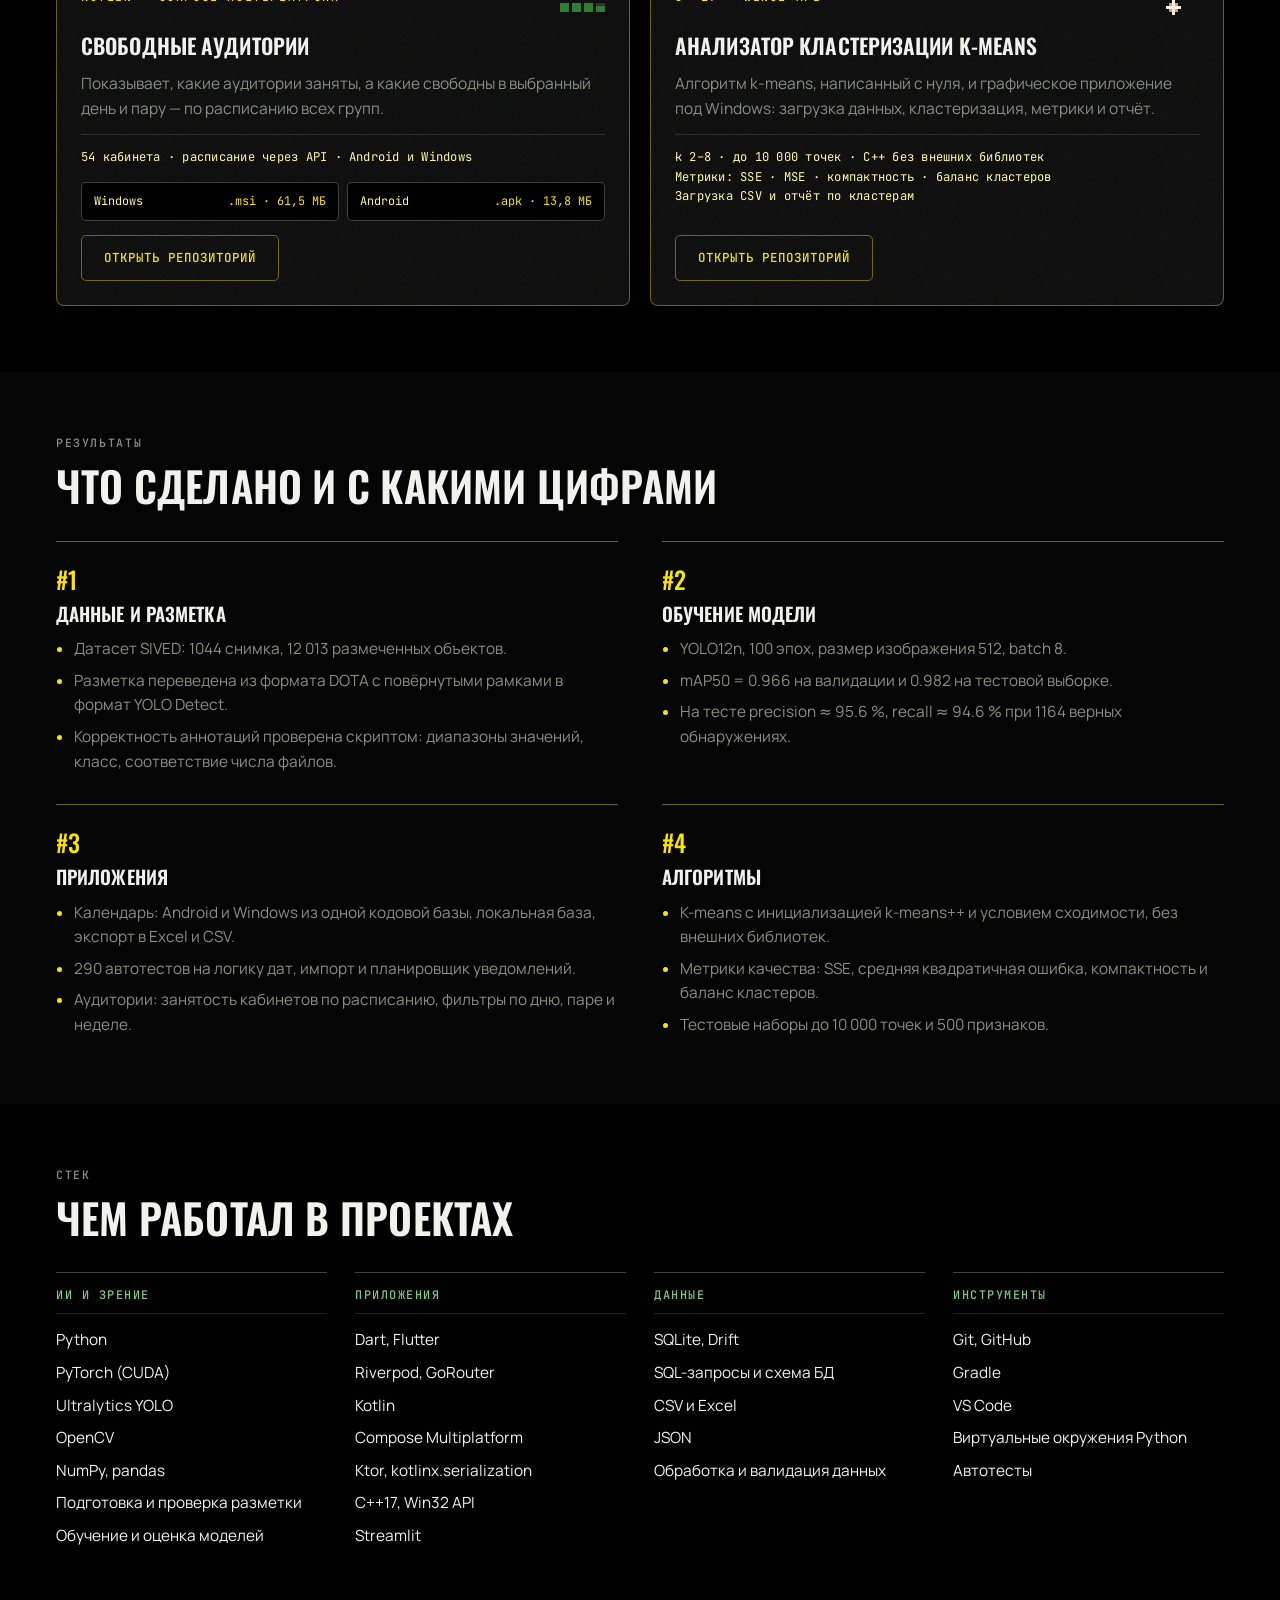
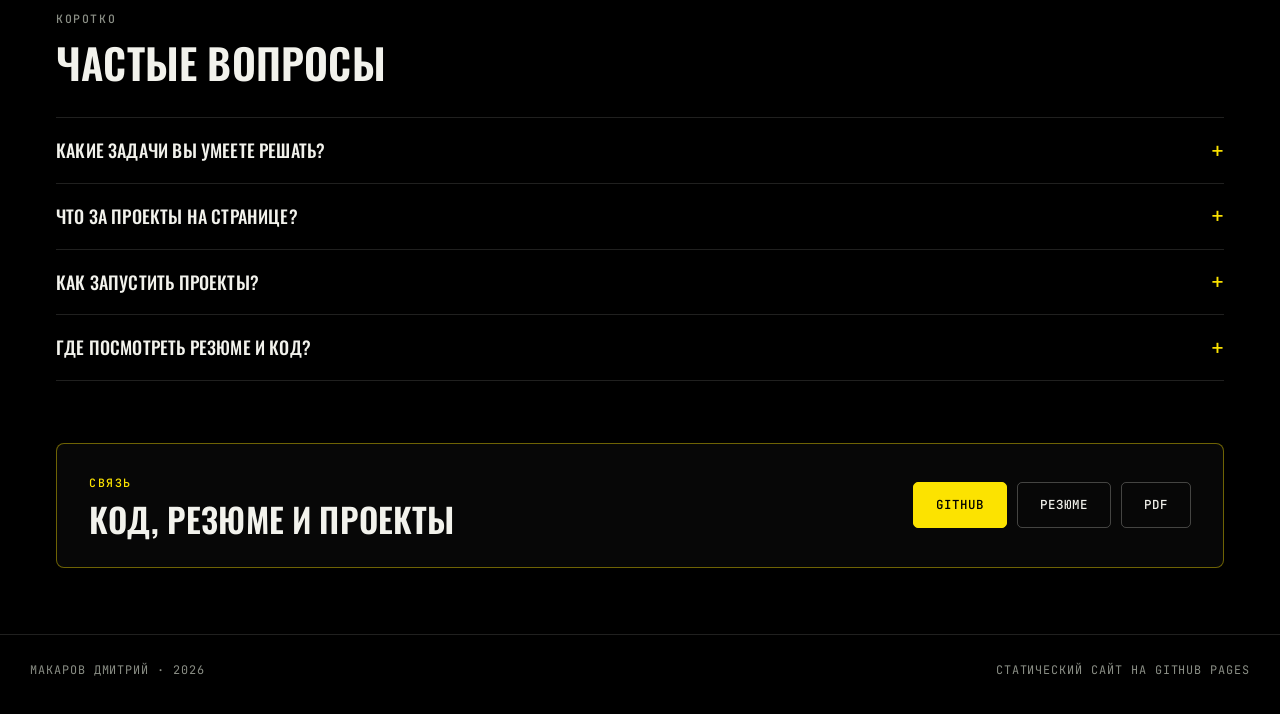
==== commit 1584dc75: "Заголовок hero: системы ИИ — данные, модели, приложения; шире по ОПОП (разделы 1.4-1.5)" ====
--- a/index.html
+++ b/index.html
@@ -4,11 +4,11 @@
 <meta charset="utf-8" />
 <meta name="viewport" content="width=device-width, initial-scale=1" />
 <title>Макаров Дмитрий — системы искусственного интеллекта</title>
-<meta name="description" content="Макаров Дмитрий — системы искусственного интеллекта: компьютерное зрение, машинное обучение, прикладные приложения. Проекты: обнаружение объектов на радиолокационных снимках, кроссплатформенные приложения, алгоритмы." />
+<meta name="description" content="Макаров Дмитрий — системы искусственного интеллекта: работа с данными, обучение и оценка моделей, разработка и тестирование приложений, научно-исследовательские и опытно-конструкторские разработки. Проекты: обнаружение объектов на радиолокационных снимках, кроссплатформенные приложения, алгоритмы." />
 <meta name="keywords" content="Макаров Дмитрий, системы искусственного интеллекта, компьютерное зрение, PyTorch, YOLO, Flutter, Kotlin, C++" />
 <meta property="og:type" content="website" />
 <meta property="og:title" content="Макаров Дмитрий — системы искусственного интеллекта" />
-<meta property="og:description" content="Компьютерное зрение, обучение моделей, прикладные и кроссплатформенные приложения." />
+<meta property="og:description" content="Данные, модели, приложения: системы искусственного интеллекта, обучение и оценка моделей, кроссплатформенная разработка, исследования." />
 <meta property="og:url" content="https://x1emonadex.github.io/" />
 <link rel="icon" type="image/svg+xml" href="assets/favicon.svg" />
 <link rel="stylesheet" href="assets/fonts.css" />
@@ -42,11 +42,12 @@
       <div class="hero-copy">
         <p class="label">09.03.01 Информатика и вычислительная техника</p>
         <p class="label label-lemon">Профиль «Системы искусственного интеллекта» · бакалавр</p>
-        <h1>Компьютерное зрение · приложения · алгоритмы</h1>
+        <h1>Системы искусственного интеллекта: данные, модели, приложения</h1>
         <p class="hero-sub">
-          Макаров Дмитрий — системы искусственного интеллекта: компьютерное
-          зрение, машинное обучение, прикладные приложения. Ниже — работы,
-          в которых эти компетенции применены.
+          Макаров Дмитрий. Работаю с данными, обучаю и оцениваю модели,
+          разрабатываю и тестирую приложения, участвую в научно-исследовательских
+          и опытно-конструкторских разработках. Ниже — проекты, в которых эти
+          компетенции применены.
         </p>
         <div class="actions">
           <a class="btn btn-solid" href="#projects">Смотреть проекты</a>
--- a/style.css
+++ b/style.css
@@ -194,9 +194,9 @@
 }
 
 .hero h1 {
-  font-size: clamp(2.4rem, 5.6vw, 4.35rem);
+  font-size: clamp(2.2rem, 4.9vw, 3.7rem);
   margin: 16px 0 0;
-  max-width: 16ch;
+  max-width: 20ch;
 }
 
 .hero-sub {
